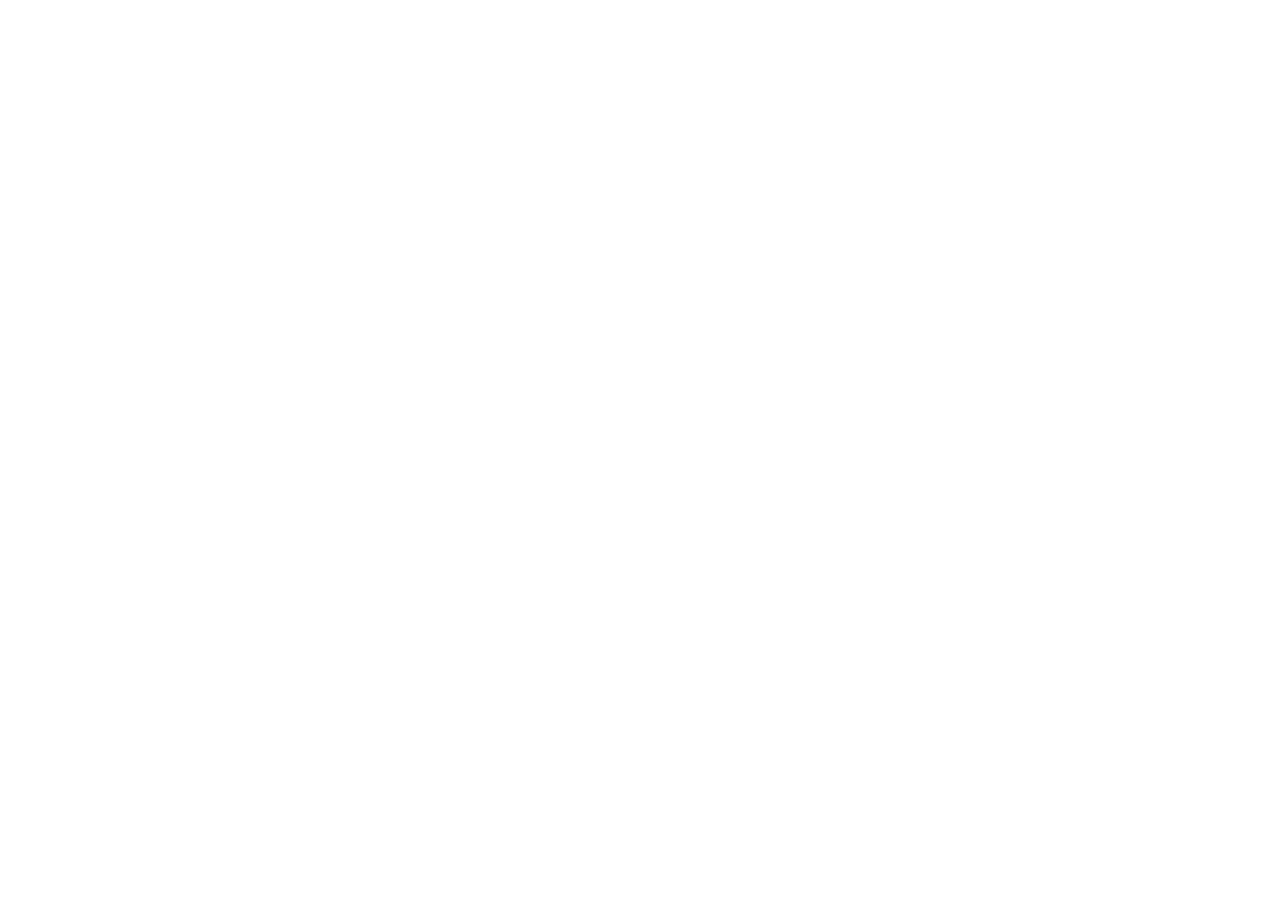
==== index.html @ cf7ca563 "the splice" ====
<!DOCTYPE html>
<html lang="en">
<head>
    <meta charset="UTF-8">
    <meta name="viewport" content="width=device-width, initial-scale=1.0">
    <title>Document</title>
    <link rel="stylesheet" href="styles.css">
</head>
<body>
    <script src="index.js"></script>
</body>
</html>
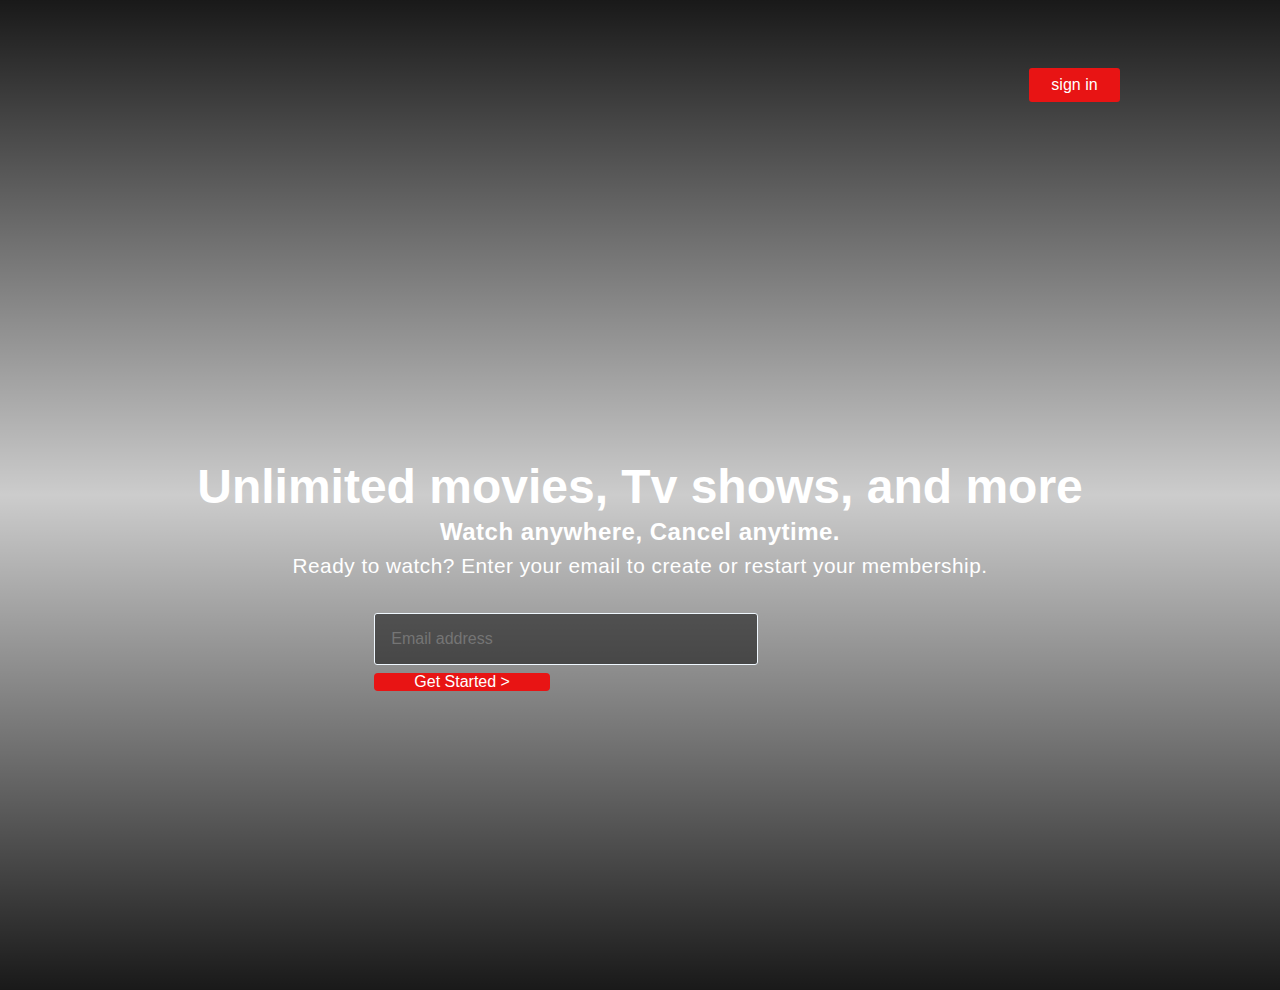
==== commit 775c3581: "trasverse" ====
--- a/index.html
+++ b/index.html
@@ -7,6 +7,27 @@
     <link rel="stylesheet" href="styles.css">
 </head>
 <body>
+    
+    <section>
+        <nav class="header">
+            <img id="logo"  src="https://theme.zdassets.com/theme_assets/830444/b5e197fff076818dbb2e720df677cb40cbf05677.png" alt="">
+            <div class="btn-div"> <button class="btn">sign in</button></div>
+        </nav>
+
+<article class="header-article">
+    <h1>Unlimited movies, Tv shows, and more </h1>
+    <h2>Watch anywhere, Cancel anytime.</h2>
+   
+<p>Ready to watch? Enter your email to create or restart your membership.</p>
+<form class="input-div" method="post">
+    <input type="email" name="email" placeholder="Email address"  id="email" required/>
+    <button>Get Started ></button>
+</form>
+
+    </section>
+   
+
+
     <script src="index.js"></script>
 </body>
 </html>--- a/styles.css
+++ b/styles.css
@@ -0,0 +1,108 @@
+
+
+* {
+    margin: 0;
+    padding: 0;
+    font-family: 'poppins', sans-serif;
+    box-sizing: border-box;
+}
+
+section {
+    width: 100%;
+    height: calc(100vh + 10vh);
+    background-image:   linear-gradient(to top, rgba(0,0,0,0.9),rgba(0,0,0,0.2),rgba(0,0,0,0.9)), url(https://assets.nflxext.com/ffe/siteui/vlv3/5eab1b22-c5ea-48b0-8ef4-862b3fa6df2c/e630dd10-1a25-4ce7-84fc-81fa5897e400/NG-en-20230724-popsignuptwoweeks-perspective_alpha_website_large.jpg);
+background-size: cover;
+background-position: center;
+display: flex;
+flex-direction: column;
+justify-content: center;
+align-items: center;
+
+}
+
+#logo {
+    width: 8rem;
+}
+
+.header {
+    width: 75vw;
+   min-height: 18vh;
+    display: flex;
+    align-items: center;
+    justify-content: space-between;
+    margin:  0 auto ;
+    position: absolute;
+    top:0;
+}
+
+h1 {
+   color: white;
+   font-size: 3rem;
+   font-weight: 900;
+}
+
+.header-article {
+ text-align: center;
+ margin-top: 12rem;
+}
+
+p{
+    color: white;
+    line-height: 1.5em;
+    letter-spacing: 0.5px;
+    font-size: 1.3rem;
+}
+
+h2 {
+    color: white;
+    line-height: 1.5em;
+    letter-spacing: 0.5px;
+}
+
+.input-div {
+    /* background-color: aqua; */
+display: flex;
+margin: 2rem auto;
+flex-wrap: wrap;
+gap: 0.5rem;
+min-height: 3rem;
+width: 60%;
+}
+
+#email {
+    width: 24rem;
+    padding: 1rem;
+    color: white;
+    font-size: 1rem;
+    border-radius: 3px;
+    border: 0.5px solid white;
+    border-color: aliceblue;
+    background: rgba(0,0,0,0.5);
+}
+
+.input-div button {
+    padding: 0 2.5em;
+    color: white;
+    background-color:  rgb(232, 20, 20);
+    outline: none;
+    border: none;
+    border-radius: 4px;
+font-size: 1rem;
+
+}
+
+.btn {
+    margin-top: 0.5rem;
+    padding: 0.5rem 1.4rem;
+    background-color: rgb(232, 20, 20);
+    font-size: 1rem;
+    color: white;
+    border: none;
+    border-radius: 3px;
+    outline: none;
+    
+}
+
+.btn:hover, .input-div button:hover {
+    background-color: rgb(202, 34, 34);;
+}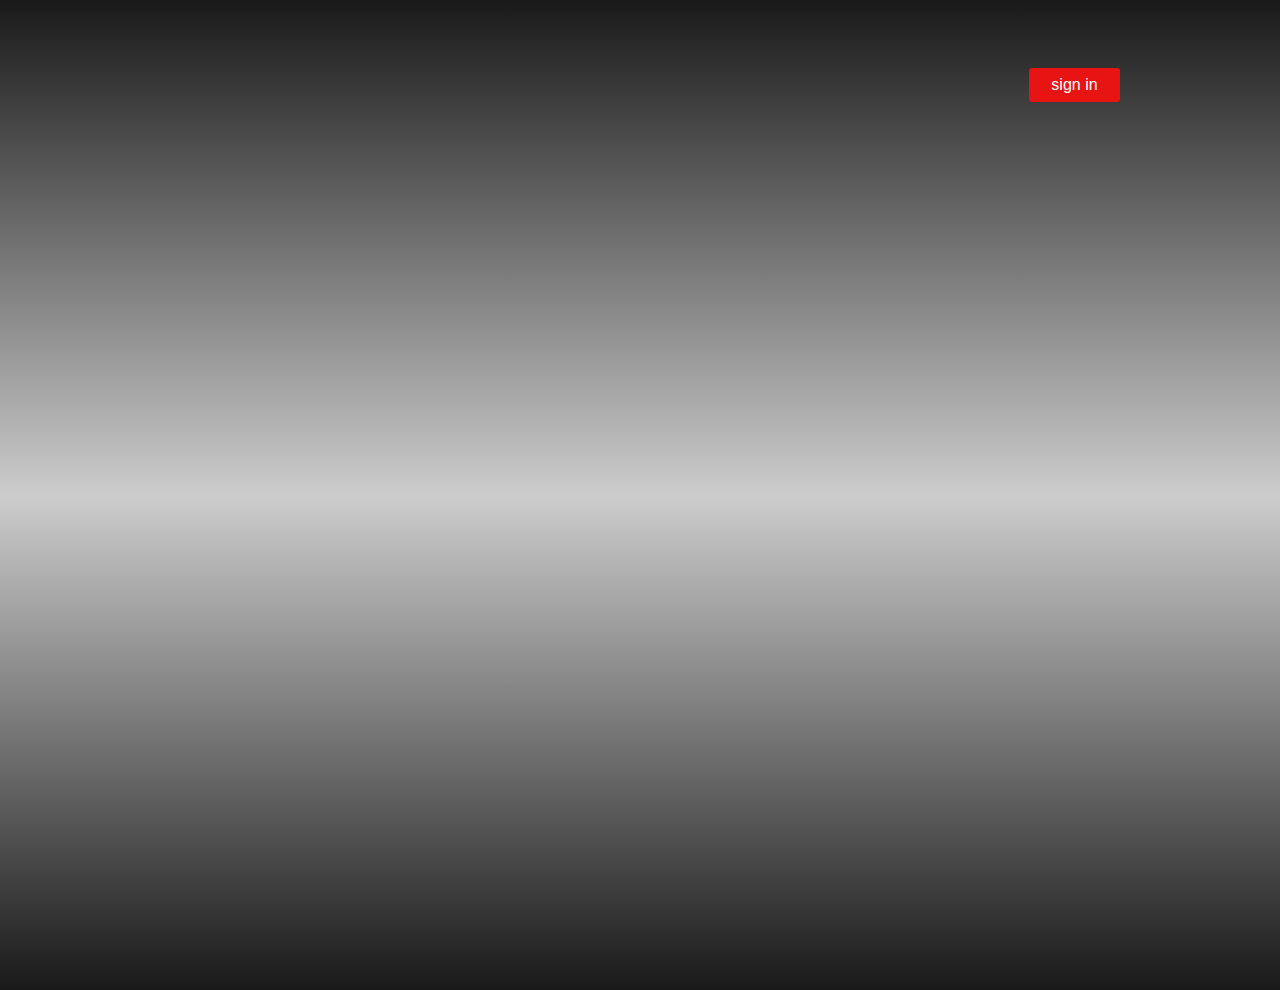
==== commit 1a956101: "add new div" ====
--- a/index.html
+++ b/index.html
@@ -7,27 +7,14 @@
     <link rel="stylesheet" href="styles.css">
 </head>
 <body>
-    
     <section>
-        <nav class="header">
+        <div class="header">
             <img id="logo"  src="https://theme.zdassets.com/theme_assets/830444/b5e197fff076818dbb2e720df677cb40cbf05677.png" alt="">
             <div class="btn-div"> <button class="btn">sign in</button></div>
-        </nav>
+</div>
 
-<article class="header-article">
-    <h1>Unlimited movies, Tv shows, and more </h1>
-    <h2>Watch anywhere, Cancel anytime.</h2>
-   
-<p>Ready to watch? Enter your email to create or restart your membership.</p>
-<form class="input-div" method="post">
-    <input type="email" name="email" placeholder="Email address"  id="email" required/>
-    <button>Get Started ></button>
-</form>
 
     </section>
-   
-
-
     <script src="index.js"></script>
 </body>
 </html>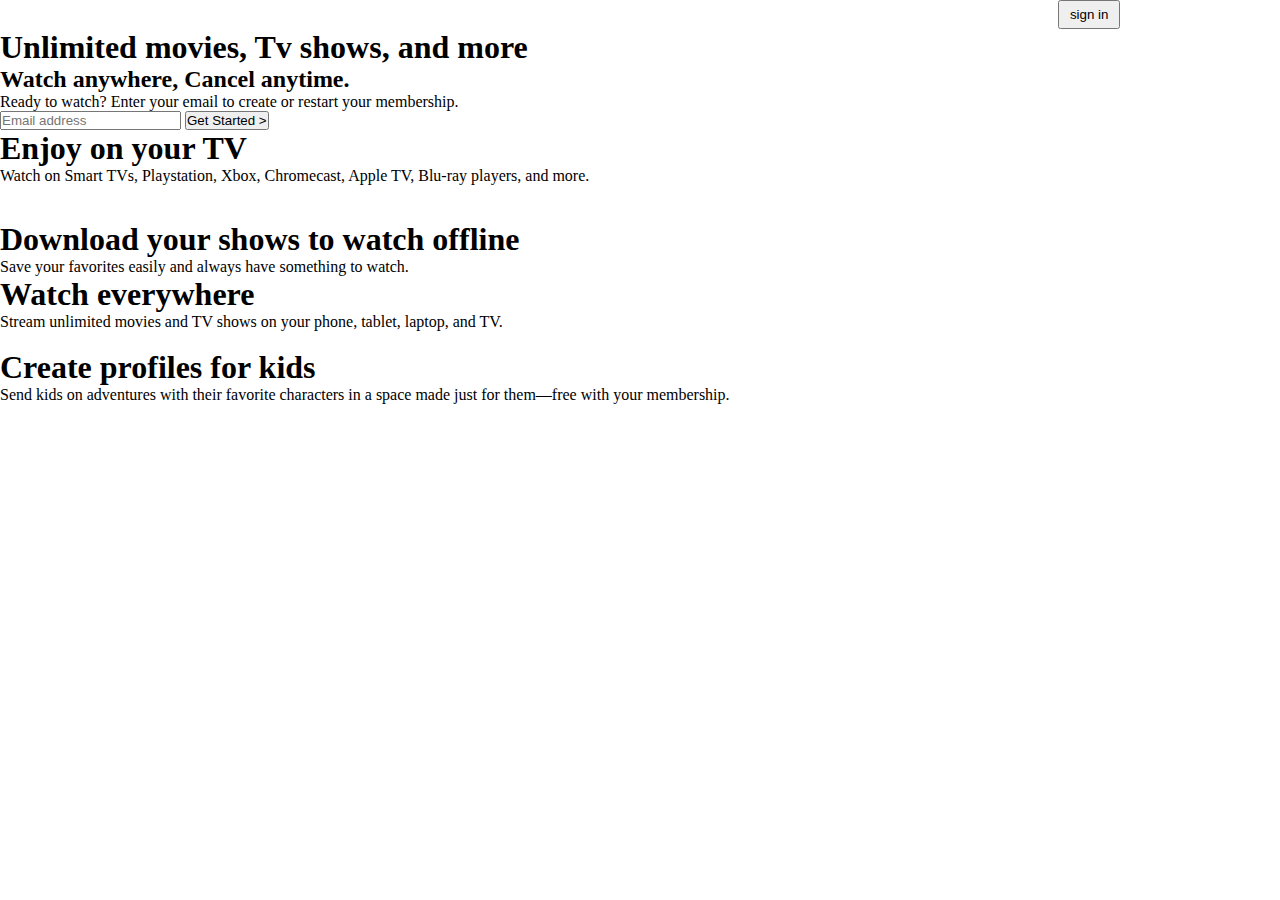
==== commit 6f58d821: "successfully edited" ====
--- a/index.html
+++ b/index.html
@@ -7,14 +7,90 @@
     <link rel="stylesheet" href="styles.css">
 </head>
 <body>
-    <section>
-        <div class="header">
+    
+    <section class="section-img">
+        <nav class="header">
             <img id="logo"  src="https://theme.zdassets.com/theme_assets/830444/b5e197fff076818dbb2e720df677cb40cbf05677.png" alt="">
             <div class="btn-div"> <button class="btn">sign in</button></div>
-</div>
+        </nav>
+
+<article class="header-article">
+    <h1 class="head">Unlimited movies, Tv shows, and more </h1>
+    <h2>Watch anywhere, Cancel anytime.</h2>
+   
+<p class="p">Ready to watch? Enter your email to create or restart your membership.</p>
+<form class="input-div" method="post">
+    <input type="email" name="email" placeholder="Email address"  id="email" required/>
+    <button>Get Started ></button>
+</form>
+
+    </section>
+   <div class="line"></div>
+   <section class="section-test">
 
 
+
+   <div class="first">
+    <section>
+        <div>
+<article class="text">
+    <h1 class="bold">Enjoy on your TV</h1>
+<p>Watch on Smart TVs, Playstation, Xbox, Chromecast, Apple TV, Blu-ray players, and more.</p>
+</article>
+<div class="img"><img id="lgo"  src="https://cdn.dribbble.com/users/2969585/screenshots/11111860/media/e137b6281196cae198a545e759b5ad17.gif" alt=""></div>
+</div>
+ </section>
+   </div>
+
+   <div class="line"></div>
+
+
+
+
+
+   <div class="second">
+    <section>
+        <div>
+        <div class="img"><img  id="lgo2" src="https://assets.nflxext.com/ffe/siteui/acquisition/ourStory/fuji/desktop/mobile-0819.jpg" alt=""></div>
+    <article class="text">
+        <h1  class="bold">Download your shows to watch offline</h1>
+<p>Save your favorites easily and always have something to watch.</p>
+    </article>
+</div>
+  
+</section>
+       </div>
+       <div class="line"></div>
+    
+       <div class="third">
+<section>
+    <div>
+        <article class="text">
+           <h1 class="bold" > Watch everywhere</h1>
+           <p>Stream unlimited movies and TV shows on your phone, tablet, laptop, and TV.</p> 
+        </article>
+        
+    </div>
     </section>
+           </div>
+           <div class="line"></div>
+
+
+           <div class="fourth">
+   <section>
+           <div>
+            <div class="img"><img id="lgo3" src="https://occ-0-3740-299.1.nflxso.net/dnm/api/v6/19OhWN2dO19C9txTON9tvTFtefw/AAAABejKYujIIDQciqmGJJ8BtXkYKKTi5jiqexltvN1YmvXYIfX8B9CYwooUSIzOKneblRFthZAFsYLMgKMyNfeHwk16DmEkpIIcb6A3.png?r=f55" alt=""></div>
+               
+            <article class="forth">
+                <h1 class="bold">Create profiles for kids</h1>
+                <p>Send kids on adventures with their favorite characters in a space made just for them—free with your membership.</p>
+            </article>
+             </div>
+      </section>
+      </div>
+               <div class="line"></div>
+           
+
     <script src="index.js"></script>
 </body>
 </html>--- a/styles.css
+++ b/styles.css
@@ -1,108 +1,29 @@
-
-
 * {
     margin: 0;
     padding: 0;
-    font-family: 'poppins', sans-serif;
     box-sizing: border-box;
 }
 
-section {
-    width: 100%;
-    height: calc(100vh + 10vh);
-    background-image:   linear-gradient(to top, rgba(0,0,0,0.9),rgba(0,0,0,0.2),rgba(0,0,0,0.9)), url(https://assets.nflxext.com/ffe/siteui/vlv3/5eab1b22-c5ea-48b0-8ef4-862b3fa6df2c/e630dd10-1a25-4ce7-84fc-81fa5897e400/NG-en-20230724-popsignuptwoweeks-perspective_alpha_website_large.jpg);
-background-size: cover;
-background-position: center;
-display: flex;
-flex-direction: column;
-justify-content: center;
-align-items: center;
-
+.header {
+    /* width: 100%; */
+    display: flex;
+    justify-content: space-between;
+   
+}
+.btn {
+   display: block;
+   padding: 0.3rem 0.6rem;
+   
 }
 
 #logo {
-    width: 8rem;
+    width: 8em;
 }
 
-.header {
-    width: 75vw;
-   min-height: 18vh;
-    display: flex;
-    align-items: center;
-    justify-content: space-between;
-    margin:  0 auto ;
-    position: absolute;
-    top:0;
+.img-div {
+    padding-left: 10em;
 }
 
-h1 {
-   color: white;
-   font-size: 3rem;
-   font-weight: 900;
-}
-
-.header-article {
- text-align: center;
- margin-top: 12rem;
-}
-
-p{
-    color: white;
-    line-height: 1.5em;
-    letter-spacing: 0.5px;
-    font-size: 1.3rem;
-}
-
-h2 {
-    color: white;
-    line-height: 1.5em;
-    letter-spacing: 0.5px;
-}
-
-.input-div {
-    /* background-color: aqua; */
-display: flex;
-margin: 2rem auto;
-flex-wrap: wrap;
-gap: 0.5rem;
-min-height: 3rem;
-width: 60%;
-}
-
-#email {
-    width: 24rem;
-    padding: 1rem;
-    color: white;
-    font-size: 1rem;
-    border-radius: 3px;
-    border: 0.5px solid white;
-    border-color: aliceblue;
-    background: rgba(0,0,0,0.5);
-}
-
-.input-div button {
-    padding: 0 2.5em;
-    color: white;
-    background-color:  rgb(232, 20, 20);
-    outline: none;
-    border: none;
-    border-radius: 4px;
-font-size: 1rem;
-
-}
-
-.btn {
-    margin-top: 0.5rem;
-    padding: 0.5rem 1.4rem;
-    background-color: rgb(232, 20, 20);
-    font-size: 1rem;
-    color: white;
-    border: none;
-    border-radius: 3px;
-    outline: none;
-    
-}
-
-.btn:hover, .input-div button:hover {
-    background-color: rgb(202, 34, 34);;
+ .btn-div {
+    padding-right: 10em;
 }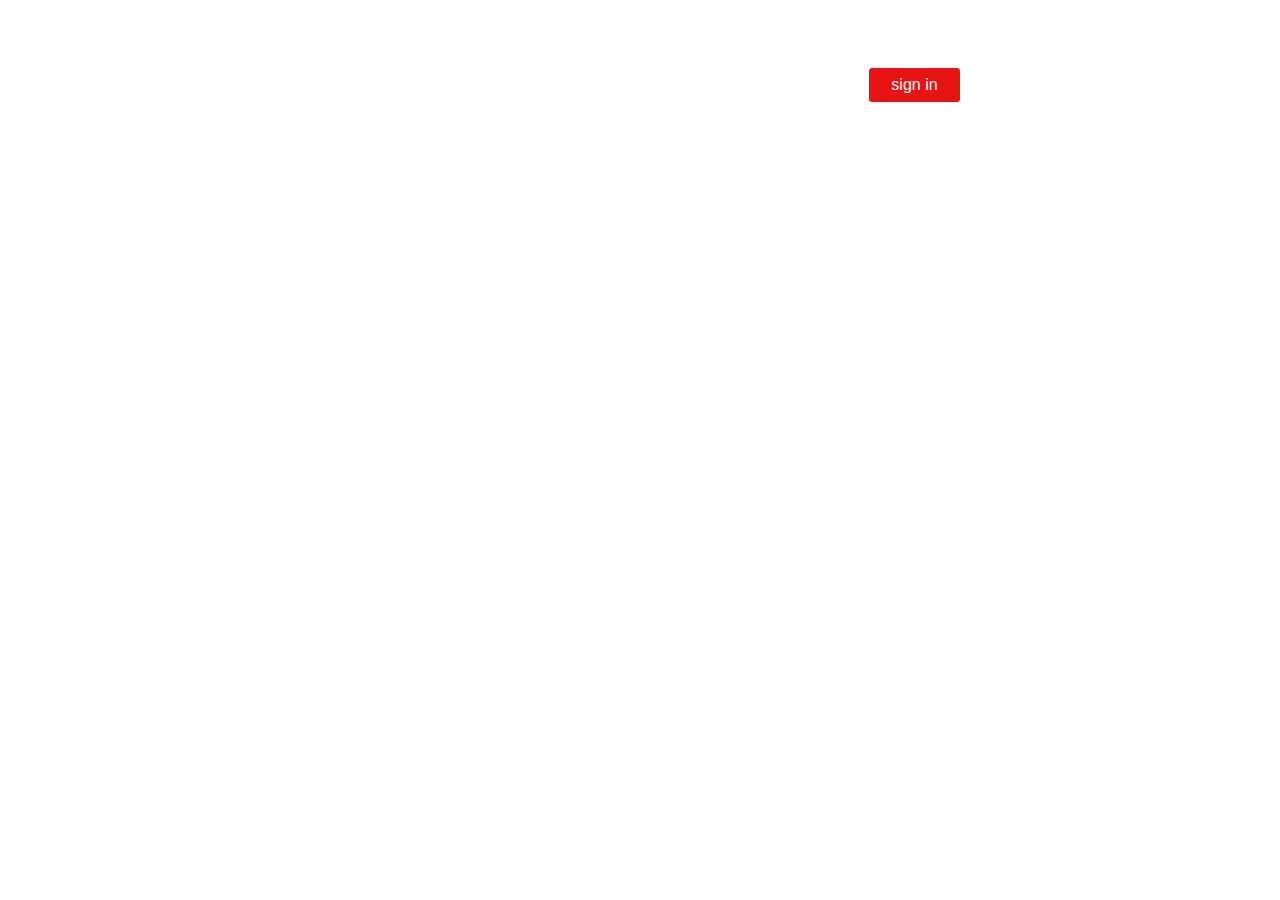
==== commit 7db30daa: "corrected mistake" ====
--- a/index.html
+++ b/index.html
@@ -8,88 +8,16 @@
 </head>
 <body>
     
-    <section class="section-img">
+    <section>
         <nav class="header">
             <img id="logo"  src="https://theme.zdassets.com/theme_assets/830444/b5e197fff076818dbb2e720df677cb40cbf05677.png" alt="">
             <div class="btn-div"> <button class="btn">sign in</button></div>
         </nav>
 
-<article class="header-article">
-    <h1 class="head">Unlimited movies, Tv shows, and more </h1>
-    <h2>Watch anywhere, Cancel anytime.</h2>
-   
-<p class="p">Ready to watch? Enter your email to create or restart your membership.</p>
-<form class="input-div" method="post">
-    <input type="email" name="email" placeholder="Email address"  id="email" required/>
-    <button>Get Started ></button>
-</form>
+<article></article>
 
     </section>
-   <div class="line"></div>
-   <section class="section-test">
 
-
-
-   <div class="first">
-    <section>
-        <div>
-<article class="text">
-    <h1 class="bold">Enjoy on your TV</h1>
-<p>Watch on Smart TVs, Playstation, Xbox, Chromecast, Apple TV, Blu-ray players, and more.</p>
-</article>
-<div class="img"><img id="lgo"  src="https://cdn.dribbble.com/users/2969585/screenshots/11111860/media/e137b6281196cae198a545e759b5ad17.gif" alt=""></div>
-</div>
- </section>
-   </div>
-
-   <div class="line"></div>
-
-
-
-
-
-   <div class="second">
-    <section>
-        <div>
-        <div class="img"><img  id="lgo2" src="https://assets.nflxext.com/ffe/siteui/acquisition/ourStory/fuji/desktop/mobile-0819.jpg" alt=""></div>
-    <article class="text">
-        <h1  class="bold">Download your shows to watch offline</h1>
-<p>Save your favorites easily and always have something to watch.</p>
-    </article>
-</div>
-  
-</section>
-       </div>
-       <div class="line"></div>
-    
-       <div class="third">
-<section>
-    <div>
-        <article class="text">
-           <h1 class="bold" > Watch everywhere</h1>
-           <p>Stream unlimited movies and TV shows on your phone, tablet, laptop, and TV.</p> 
-        </article>
-        
-    </div>
-    </section>
-           </div>
-           <div class="line"></div>
-
-
-           <div class="fourth">
-   <section>
-           <div>
-            <div class="img"><img id="lgo3" src="https://occ-0-3740-299.1.nflxso.net/dnm/api/v6/19OhWN2dO19C9txTON9tvTFtefw/AAAABejKYujIIDQciqmGJJ8BtXkYKKTi5jiqexltvN1YmvXYIfX8B9CYwooUSIzOKneblRFthZAFsYLMgKMyNfeHwk16DmEkpIIcb6A3.png?r=f55" alt=""></div>
-               
-            <article class="forth">
-                <h1 class="bold">Create profiles for kids</h1>
-                <p>Send kids on adventures with their favorite characters in a space made just for them—free with your membership.</p>
-            </article>
-             </div>
-      </section>
-      </div>
-               <div class="line"></div>
-           
 
     <script src="index.js"></script>
 </body>
--- a/styles.css
+++ b/styles.css
@@ -1,29 +1,228 @@
+
+
 * {
     margin: 0;
     padding: 0;
+    font-family: 'poppins', sans-serif;
     box-sizing: border-box;
 }
 
+.section-img {
+    width: 100%;
+    height: calc(100vh + 10vh);
+    background-image:   linear-gradient(to top, rgba(0,0,0,0.9),rgba(0,0,0,0.2),rgba(0,0,0,0.9)), url(https://assets.nflxext.com/ffe/siteui/vlv3/5eab1b22-c5ea-48b0-8ef4-862b3fa6df2c/e630dd10-1a25-4ce7-84fc-81fa5897e400/NG-en-20230724-popsignuptwoweeks-perspective_alpha_website_large.jpg);
+background-size: cover;
+background-position: center;
+display: flex;
+flex-direction: column;
+justify-content: center;
+align-items: center;
+
+}
+
+#logo {
+    width: 8rem;
+}
+
 .header {
-    /* width: 100%; */
-    display: flex;
+    width: 75vw;
+   min-height: 18vh;
+    display: flex;
+    align-items: center;
     justify-content: space-between;
-   
-}
+    margin:  0 auto ;
+    position: absolute;
+    top:0;
+}
+
+.head {
+   color: white;
+   font-size: 3rem;
+   font-weight: 900;
+}
+
+.header-article {
+ text-align: center;
+ margin-top: 12rem;
+}
+
+.p{
+    color: white;
+    line-height: 1.5em;
+    letter-spacing: 0.5px;
+    font-size: 1.3rem;
+}
+
+h2 {
+    color: white;
+    line-height: 1.5em;
+    letter-spacing: 0.5px;
+}
+
+.input-div {
+    /* background-color: aqua; */
+display: flex;
+margin: 2rem auto;
+flex-wrap: wrap;
+gap: 0.5rem;
+min-height: 3rem;
+width: 60%;
+}
+
+#email {
+    width: 24rem;
+    padding: 1rem;
+    color: white;
+    font-size: 1rem;
+    border-radius: 3px;
+    border: 0.5px solid white;
+    border-color: aliceblue;
+    background: rgba(0,0,0,0.5);
+}
+
+.input-div button {
+    padding: 0 2.5em;
+    color: white;
+    background-color:  rgb(232, 20, 20);
+    outline: none;
+    border: none;
+    border-radius: 4px;
+font-size: 1rem;
+
+}
+
 .btn {
-   display: block;
-   padding: 0.3rem 0.6rem;
-   
-}
-
-#logo {
-    width: 8em;
-}
-
-.img-div {
-    padding-left: 10em;
-}
-
- .btn-div {
-    padding-right: 10em;
-}+    margin-top: 0.5rem;
+    padding: 0.5rem 1.4rem;
+    background-color: rgb(232, 20, 20);
+    font-size: 1rem;
+    color: white;
+    border: none;
+    border-radius: 3px;
+    outline: none;
+    
+}
+
+.btn:hover, .input-div button:hover {
+    background-color: rgb(202, 34, 34);
+}
+
+.line {
+    height: 0.5rem;
+    width: 100%;
+    background-color:rgb(33, 33, 33);
+
+
+}
+
+
+
+.first {
+background-color: black;
+color: white;
+min-height: 90vh;
+display: flex;
+width: 100%;
+align-items: center;
+justify-content: center;
+}
+
+.first div {
+    background-color: black;
+    display: flex;
+    width: 80%;
+    justify-content: space-between;
+ gap: 6rem;
+ margin: 0 auto;
+
+}
+
+
+#lgo {
+    width: 25rem;
+
+}
+
+h1 {
+    font-size: 2.8rem;
+    font-weight: 900;
+    line-height: 1.2em;
+}
+
+p {
+    padding: 0.5rem 0 0 0;
+    font-size: 1.6rem ;
+}
+
+.second {
+    background-color: black;
+    color: white;
+    min-height: 80vh;
+    display: flex;
+    width: 100%;
+    align-items: center;
+    justify-content: center;
+}
+    
+.second div {
+    background-color: black;
+    display: flex;
+    width: 80%;
+    justify-content: space-between;
+ gap: 5rem;
+ margin: 0 auto;
+
+}
+
+#lgo2 {
+    width: 27rem;
+
+}
+
+.third {
+    background-color: black;
+    color: white;
+    min-height: 80vh;
+    display: flex;
+    width: 100%;
+    align-items: center;
+    justify-content: center;
+    }
+
+    .third div {
+        background-color: black;
+        display: flex;
+        width: 80%;
+        justify-content: space-between;
+    
+     margin: 0 auto;
+    padding-right: 30%;
+    }
+
+
+
+    .fourth {
+        background-color: black;
+        color: white;
+        min-height: 80vh;
+        display: flex;
+        width: 100%;
+        align-items: center;
+        justify-content: center;
+        }
+    
+  
+    
+        .fourth div {
+            background-color: black;
+            display: flex;
+            width: 80%;
+            justify-content: space-between;
+         gap: 5rem;
+         margin: 0 auto;
+        
+        }
+
+        #lgo3 {
+            width: 27.5rem;
+        }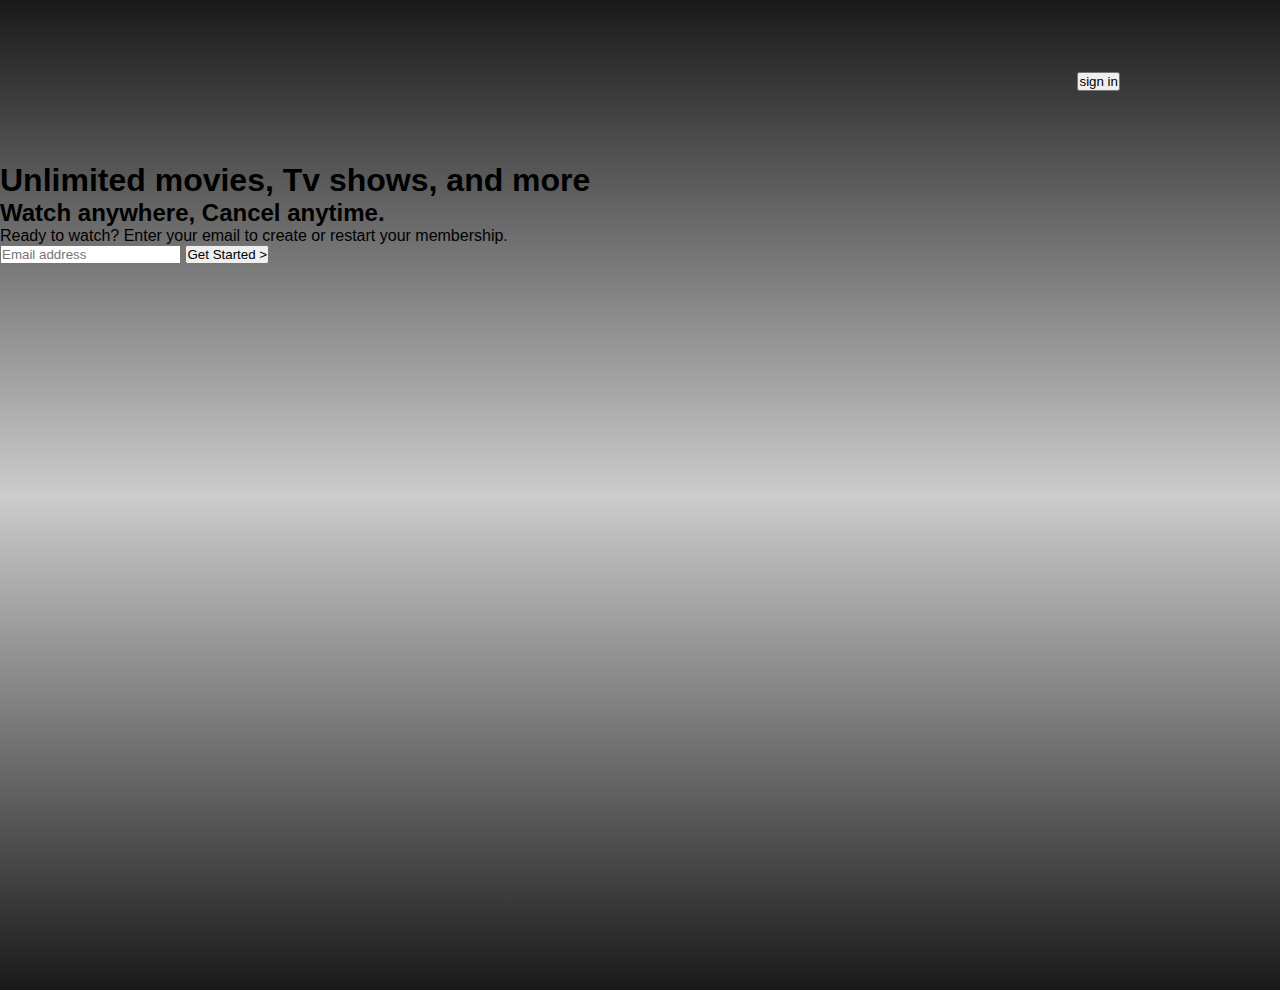
==== commit 5468b9bf: "new update in the input" ====
--- a/index.html
+++ b/index.html
@@ -14,10 +14,17 @@
             <div class="btn-div"> <button class="btn">sign in</button></div>
         </nav>
 
-<article></article>
-
+<article class="header-article">
+    <h1>Unlimited movies, Tv shows, and more </h1>
+    <h2>Watch anywhere, Cancel anytime.</h2>
+   
+<p>Ready to watch? Enter your email to create or restart your membership.</p>
+<div class="input-div">
+    <input type="email" name="email" placeholder="Email address"  id="email" required/>
+    <button>Get Started ></button>
+</div>
     </section>
-
+</article>
 
     <script src="index.js"></script>
 </body>
--- a/styles.css
+++ b/styles.css
@@ -1,5 +1,3 @@
-
-
 * {
     margin: 0;
     padding: 0;
@@ -7,17 +5,12 @@
     box-sizing: border-box;
 }
 
-.section-img {
+section {
     width: 100%;
     height: calc(100vh + 10vh);
-    background-image:   linear-gradient(to top, rgba(0,0,0,0.9),rgba(0,0,0,0.2),rgba(0,0,0,0.9)), url(https://assets.nflxext.com/ffe/siteui/vlv3/5eab1b22-c5ea-48b0-8ef4-862b3fa6df2c/e630dd10-1a25-4ce7-84fc-81fa5897e400/NG-en-20230724-popsignuptwoweeks-perspective_alpha_website_large.jpg);
+    background-image: linear-gradient(to top, rgba(0,0,0,0.9),rgba(0,0,0,0.2),rgba(0,0,0,0.9)), url(https://assets.nflxext.com/ffe/siteui/vlv3/5eab1b22-c5ea-48b0-8ef4-862b3fa6df2c/e630dd10-1a25-4ce7-84fc-81fa5897e400/NG-en-20230724-popsignuptwoweeks-perspective_alpha_website_large.jpg);
 background-size: cover;
 background-position: center;
-display: flex;
-flex-direction: column;
-justify-content: center;
-align-items: center;
-
 }
 
 #logo {
@@ -31,198 +24,5 @@
     align-items: center;
     justify-content: space-between;
     margin:  0 auto ;
-    position: absolute;
-    top:0;
-}
-
-.head {
-   color: white;
-   font-size: 3rem;
-   font-weight: 900;
-}
-
-.header-article {
- text-align: center;
- margin-top: 12rem;
-}
-
-.p{
-    color: white;
-    line-height: 1.5em;
-    letter-spacing: 0.5px;
-    font-size: 1.3rem;
-}
-
-h2 {
-    color: white;
-    line-height: 1.5em;
-    letter-spacing: 0.5px;
-}
-
-.input-div {
-    /* background-color: aqua; */
-display: flex;
-margin: 2rem auto;
-flex-wrap: wrap;
-gap: 0.5rem;
-min-height: 3rem;
-width: 60%;
-}
-
-#email {
-    width: 24rem;
-    padding: 1rem;
-    color: white;
-    font-size: 1rem;
-    border-radius: 3px;
-    border: 0.5px solid white;
-    border-color: aliceblue;
-    background: rgba(0,0,0,0.5);
-}
-
-.input-div button {
-    padding: 0 2.5em;
-    color: white;
-    background-color:  rgb(232, 20, 20);
-    outline: none;
-    border: none;
-    border-radius: 4px;
-font-size: 1rem;
-
-}
-
-.btn {
-    margin-top: 0.5rem;
-    padding: 0.5rem 1.4rem;
-    background-color: rgb(232, 20, 20);
-    font-size: 1rem;
-    color: white;
-    border: none;
-    border-radius: 3px;
-    outline: none;
     
-}
-
-.btn:hover, .input-div button:hover {
-    background-color: rgb(202, 34, 34);
-}
-
-.line {
-    height: 0.5rem;
-    width: 100%;
-    background-color:rgb(33, 33, 33);
-
-
-}
-
-
-
-.first {
-background-color: black;
-color: white;
-min-height: 90vh;
-display: flex;
-width: 100%;
-align-items: center;
-justify-content: center;
-}
-
-.first div {
-    background-color: black;
-    display: flex;
-    width: 80%;
-    justify-content: space-between;
- gap: 6rem;
- margin: 0 auto;
-
-}
-
-
-#lgo {
-    width: 25rem;
-
-}
-
-h1 {
-    font-size: 2.8rem;
-    font-weight: 900;
-    line-height: 1.2em;
-}
-
-p {
-    padding: 0.5rem 0 0 0;
-    font-size: 1.6rem ;
-}
-
-.second {
-    background-color: black;
-    color: white;
-    min-height: 80vh;
-    display: flex;
-    width: 100%;
-    align-items: center;
-    justify-content: center;
-}
-    
-.second div {
-    background-color: black;
-    display: flex;
-    width: 80%;
-    justify-content: space-between;
- gap: 5rem;
- margin: 0 auto;
-
-}
-
-#lgo2 {
-    width: 27rem;
-
-}
-
-.third {
-    background-color: black;
-    color: white;
-    min-height: 80vh;
-    display: flex;
-    width: 100%;
-    align-items: center;
-    justify-content: center;
-    }
-
-    .third div {
-        background-color: black;
-        display: flex;
-        width: 80%;
-        justify-content: space-between;
-    
-     margin: 0 auto;
-    padding-right: 30%;
-    }
-
-
-
-    .fourth {
-        background-color: black;
-        color: white;
-        min-height: 80vh;
-        display: flex;
-        width: 100%;
-        align-items: center;
-        justify-content: center;
-        }
-    
-  
-    
-        .fourth div {
-            background-color: black;
-            display: flex;
-            width: 80%;
-            justify-content: space-between;
-         gap: 5rem;
-         margin: 0 auto;
-        
-        }
-
-        #lgo3 {
-            width: 27.5rem;
-        }+}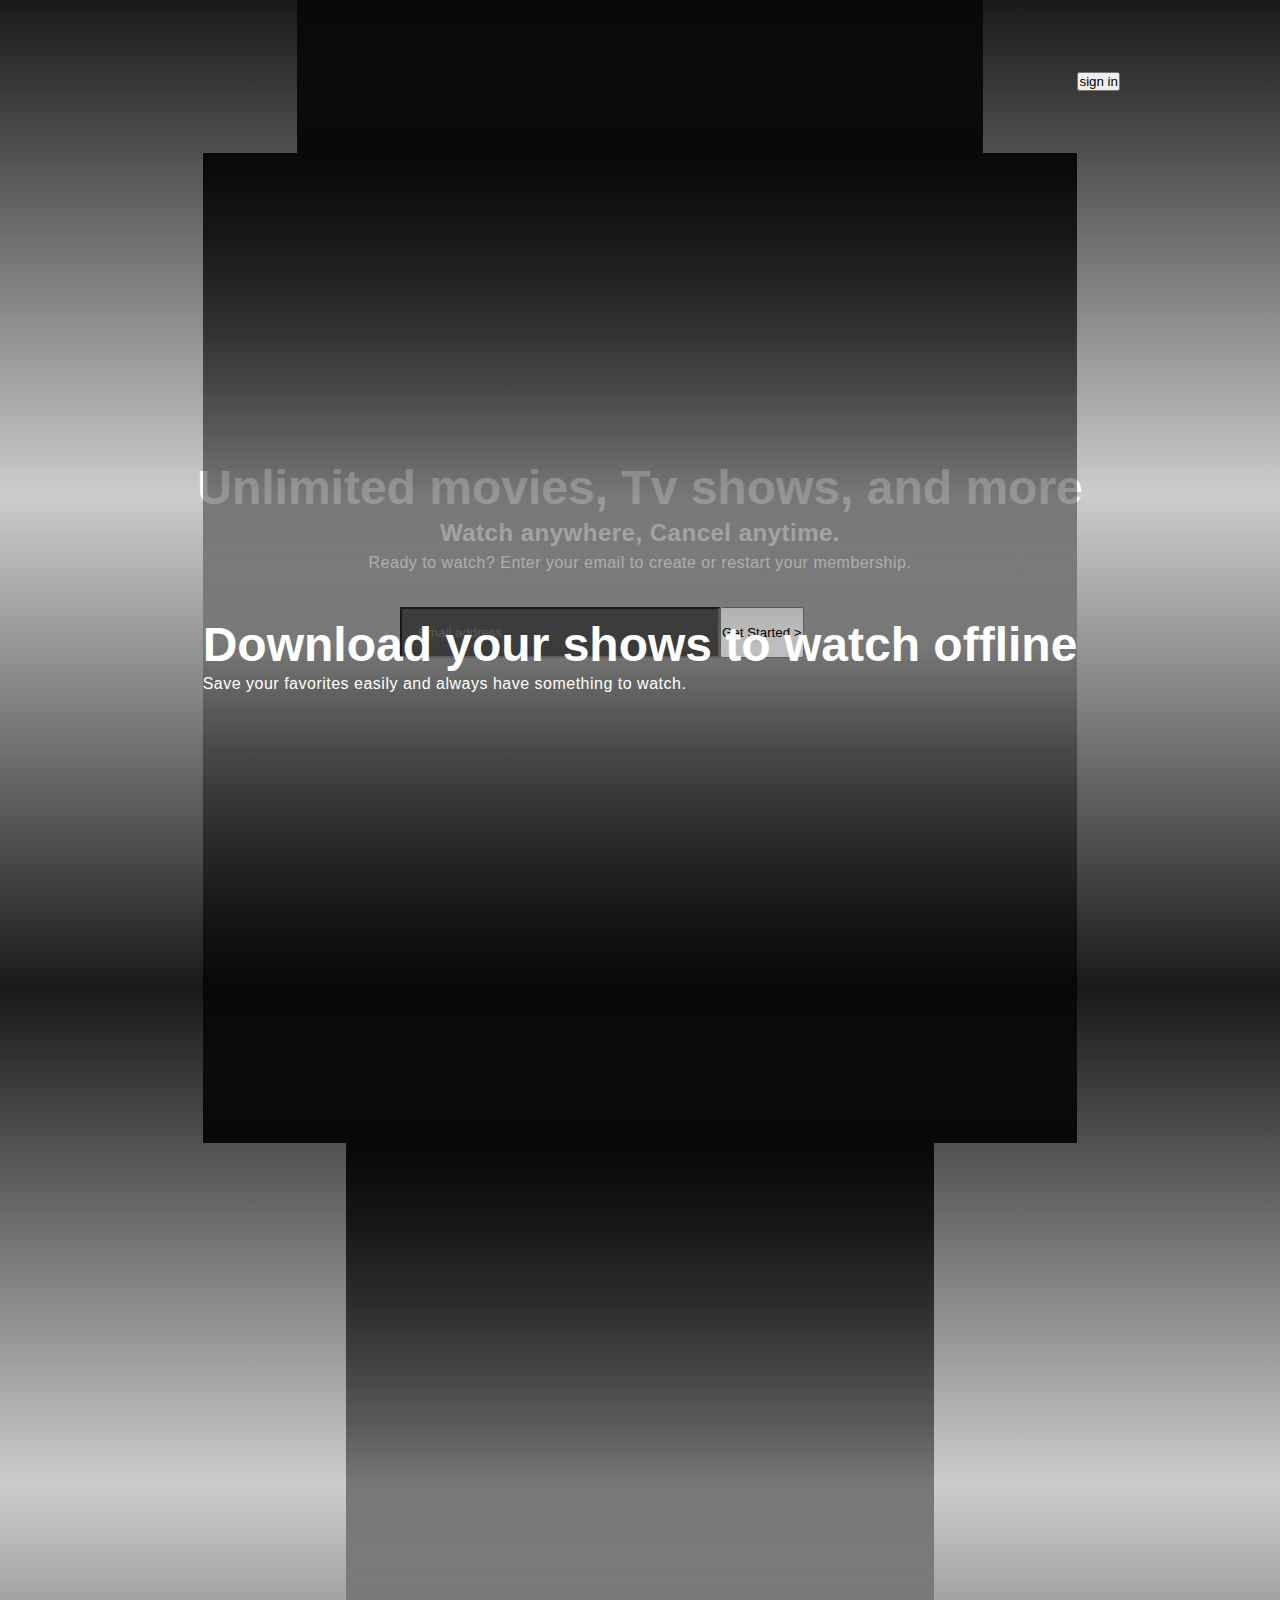
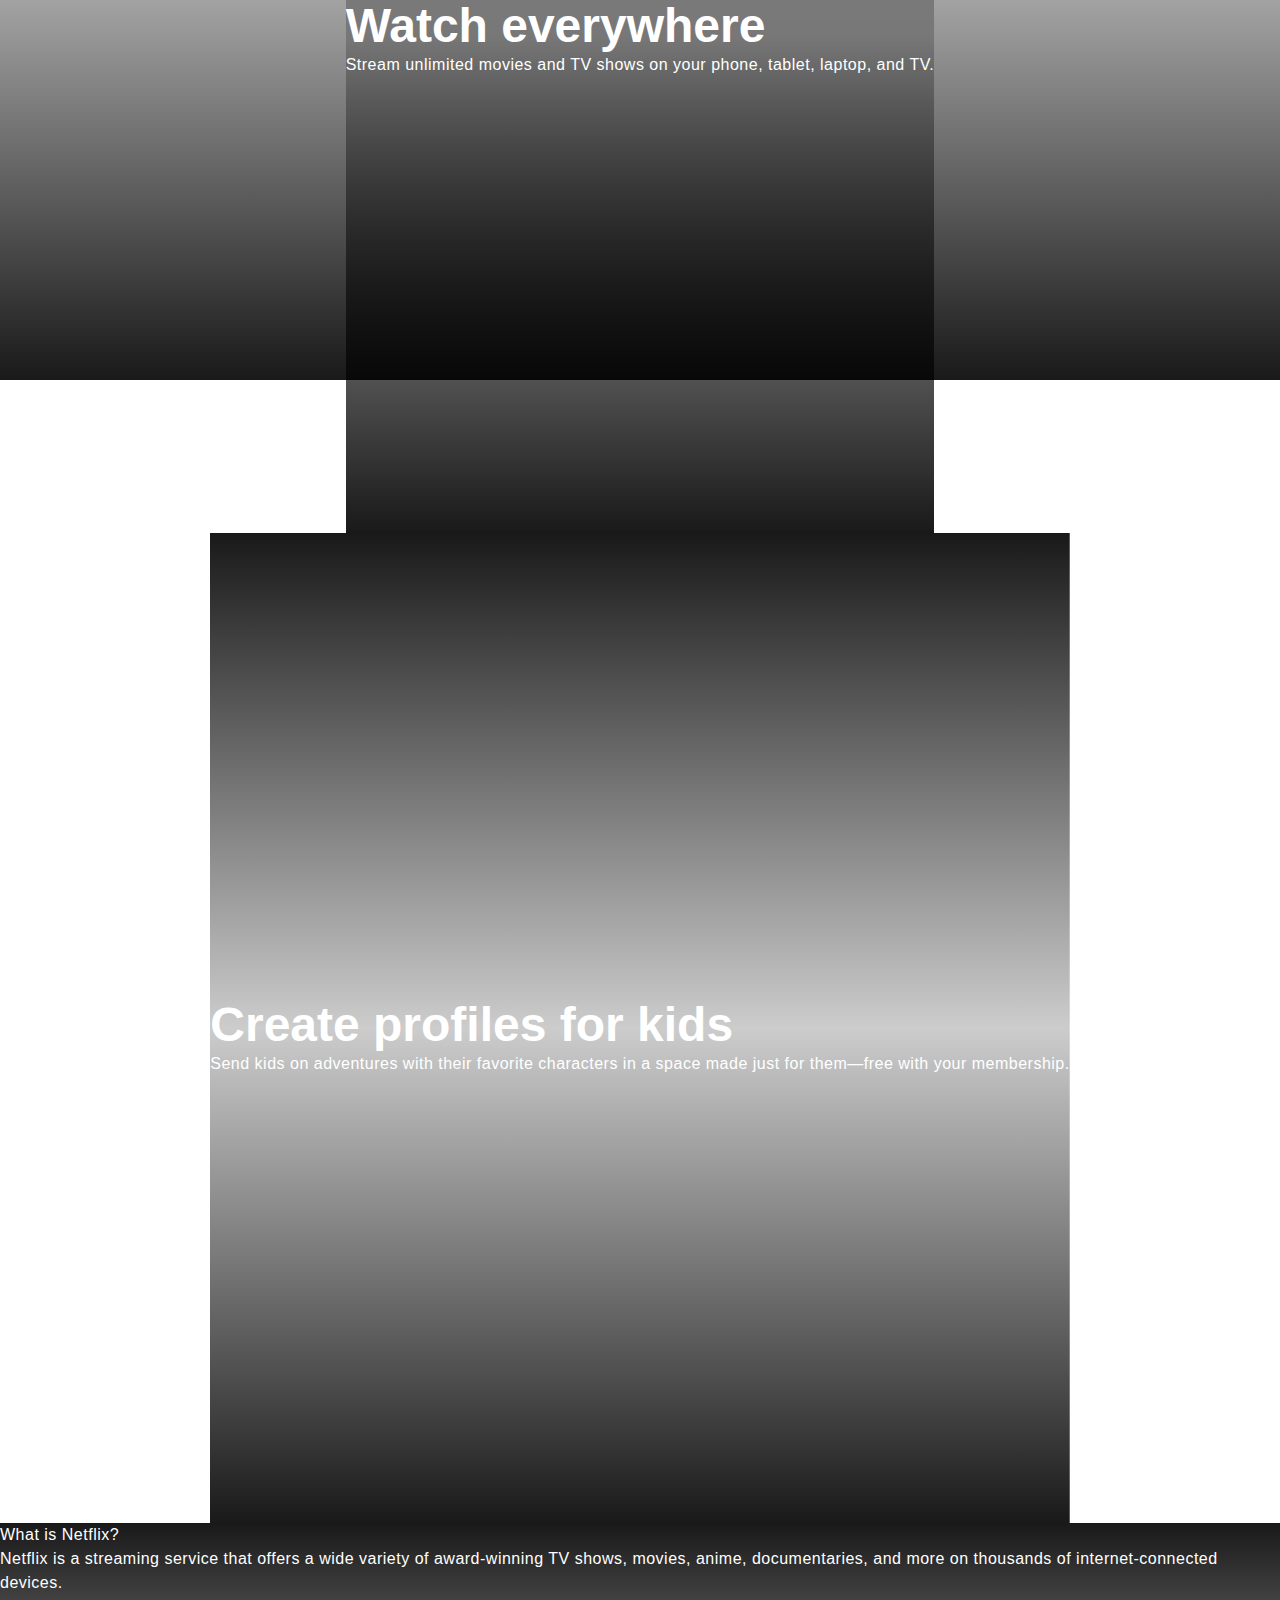
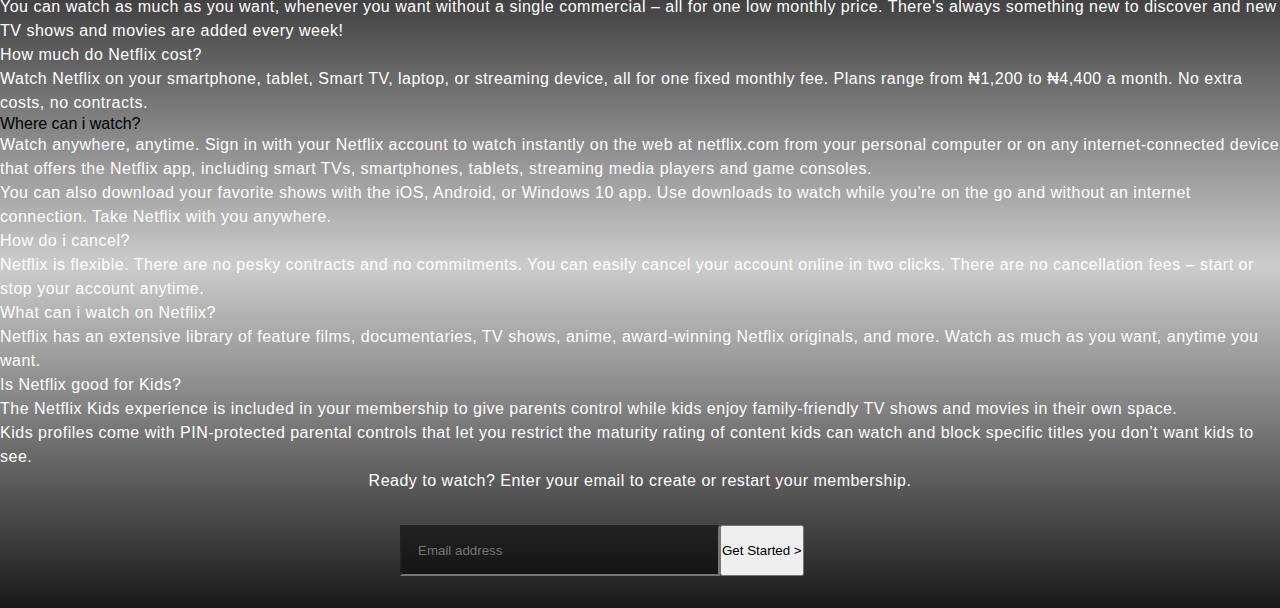
==== commit 25b67d2f: "the font size was changed" ====
--- a/index.html
+++ b/index.html
@@ -8,23 +8,136 @@
 </head>
 <body>
     
-    <section>
+    <section class="section-img">
         <nav class="header">
             <img id="logo"  src="https://theme.zdassets.com/theme_assets/830444/b5e197fff076818dbb2e720df677cb40cbf05677.png" alt="">
-            <div class="btn-div"> <button class="btn">sign in</button></div>
-        </nav>
+             <div class="btn-div"> <button class="btn">sign in</button></div>
+         </nav>
 
 <article class="header-article">
-    <h1>Unlimited movies, Tv shows, and more </h1>
+    <h1 class="head">Unlimited movies, Tv shows, and more </h1>
     <h2>Watch anywhere, Cancel anytime.</h2>
    
+<p class="p">Ready to watch? Enter your email to create or restart your membership.</p>
+<form class="input-div" method="post">
+    <input type="email" name="email" placeholder="Email address"  id="email"/>
+    <button>Get Started ></button>
+</form>
+
+    </section>
+   <div class="line"></div>
+   <section class="section-test">
+                                                                                                                                                                                                                                                                                                                                                                                                                                                                                                                            
+
+
+   <div class="first">
+    <section>
+        <div>
+<article class="text">
+    <h1 class="bold">Enjoy on your TV</h1>
+<p>Watch on Smart TVs, Playstation, Xbox, Chromecast, Apple TV, Blu-ray players, and more.</p>
+</article>
+<div class="img"><img id="lgo"  src="https://cdn.dribbble.com/users/2969585/screenshots/11111860/media/e137b6281196cae198a545e759b5ad17.gif" alt=""></div>
+</div>
+ </section>
+   </div>
+
+   <div class="line"></div>
+
+
+
+
+
+   <div class="second">
+    <section>
+        <div>
+        <div class="img"><img  id="lgo2" src="https://assets.nflxext.com/ffe/siteui/acquisition/ourStory/fuji/desktop/mobile-0819.jpg" alt=""></div>
+    <article class="text">
+        <h1  class="bold">Download your shows to watch offline</h1>
+<p>Save your favorites easily and always have something to watch.</p>
+    </article>
+</div>
+  
+</section>
+       </div>
+       <div class="line"></div>
+    
+       <div class="third">
+<section>
+    <div>
+        <article class="text">
+           <h1 class="bold" > Watch everywhere</h1>
+           <p>Stream unlimited movies and TV shows on your phone, tablet, laptop, and TV.</p> 
+        </article>
+        
+    </div>
+    </section>
+           </div>
+           <div class="line"></div>
+
+
+           <div class="fourth">
+   <section>
+           <div>
+            <div class="img"><img id="lgo3" src="https://occ-0-3740-299.1.nflxso.net/dnm/api/v6/19OhWN2dO19C9txTON9tvTFtefw/AAAABejKYujIIDQciqmGJJ8BtXkYKKTi5jiqexltvN1YmvXYIfX8B9CYwooUSIzOKneblRFthZAFsYLMgKMyNfeHwk16DmEkpIIcb6A3.png?r=f55" alt=""></div>
+               
+            <article class="forth">
+                <h1 class="bold">Create profiles for kids</h1>
+                <p>Send kids on adventures with their favorite characters in a space made just for them—free with your membership.</p>
+            </article>
+             </div>
+      </section>
+      </div>
+               <div class="line"></div>
+       
+               
+
+<!--******************************************** SECTION OF MY WEB  SITE****************************************** -->
+<section class="question-container">
+<article class="question-div">
+  <div class="question-list">
+     <div><p>What is Netflix?</p></div>
+     <div><p>Netflix is a streaming service that offers a wide variety of award-winning TV shows, movies, anime, documentaries, and more on thousands of internet-connected devices.</p>
+
+    <p>You can watch as much as you want, whenever you want without a single commercial – all for one low monthly price. There's always something new to discover and new TV shows and movies are added every week!</p></div>
+   </div>
+
+   <div  class="question-list">
+     <div><p>How much do Netflix cost?</p></div>
+     <div> <p>Watch Netflix on your smartphone, tablet, Smart TV, laptop, or streaming device, all for one fixed monthly fee. Plans range from ₦1,200 to ₦4,400 a month. No extra costs, no contracts.</p></div>
+   </div>
+
+    <div  class="question-list">
+        <div<p>Where can i watch?</p></div>
+        <div><p>Watch anywhere, anytime. Sign in with your Netflix account to watch instantly on the web at netflix.com from your personal computer or on any internet-connected device that offers the Netflix app, including smart TVs, smartphones, tablets, streaming media players and game consoles.</p>
+        <p>You can also download your favorite shows with the iOS, Android, or Windows 10 app. Use downloads to watch while you're on the go and without an internet connection. Take Netflix with you anywhere.</p>
+        </div>
+    </div>
+
+    <div  class="question-list">
+        <div><p>How do i cancel?</p></div>
+        <div><p>Netflix is flexible. There are no pesky contracts and no commitments. You can easily cancel your account online in two clicks. There are no cancellation fees – start or stop your account anytime.</p></div>
+    </div>
+
+    <div  class="question-list" >
+        <div><p>What can i watch on Netflix?</p></div>
+        <div><p>Netflix has an extensive library of feature films, documentaries, TV shows, anime, award-winning Netflix originals, and more. Watch as much as  you want, anytime you want.</p></div>
+        </div>
+
+     <div class="question-list">
+        <div><p>Is Netflix good for Kids?</p></div>
+        <div><p>The Netflix Kids experience is included in your membership to give parents control while kids enjoy family-friendly TV shows and movies in their own space.</p></div>
+      <p>Kids profiles come with PIN-protected parental controls that let you restrict the maturity rating of content kids can watch and block specific titles you don’t want kids to see.</p>
+    </div>
+</article>
+
 <p>Ready to watch? Enter your email to create or restart your membership.</p>
-<div class="input-div">
+<form class="input-div" method="post">
     <input type="email" name="email" placeholder="Email address"  id="email" required/>
     <button>Get Started ></button>
-</div>
-    </section>
-</article>
+</form>
+
+</section>
 
     <script src="index.js"></script>
 </body>
--- a/styles.css
+++ b/styles.css
@@ -1,3 +1,5 @@
+
+
 * {
     margin: 0;
     padding: 0;
@@ -8,9 +10,14 @@
 section {
     width: 100%;
     height: calc(100vh + 10vh);
-    background-image: linear-gradient(to top, rgba(0,0,0,0.9),rgba(0,0,0,0.2),rgba(0,0,0,0.9)), url(https://assets.nflxext.com/ffe/siteui/vlv3/5eab1b22-c5ea-48b0-8ef4-862b3fa6df2c/e630dd10-1a25-4ce7-84fc-81fa5897e400/NG-en-20230724-popsignuptwoweeks-perspective_alpha_website_large.jpg);
+    background-image:   linear-gradient(to top, rgba(0,0,0,0.9),rgba(0,0,0,0.2),rgba(0,0,0,0.9)), url(https://assets.nflxext.com/ffe/siteui/vlv3/5eab1b22-c5ea-48b0-8ef4-862b3fa6df2c/e630dd10-1a25-4ce7-84fc-81fa5897e400/NG-en-20230724-popsignuptwoweeks-perspective_alpha_website_large.jpg);
 background-size: cover;
 background-position: center;
+display: flex;
+flex-direction: column;
+justify-content: center;
+align-items: center;
+
 }
 
 #logo {
@@ -24,5 +31,38 @@
     align-items: center;
     justify-content: space-between;
     margin:  0 auto ;
-    
+    position: absolute;
+    top:0;
+}
+
+h1 {
+   color: white;
+   font-size: 3rem;
+   font-weight: 900;
+}
+
+.header-article {
+ text-align: center;
+ margin-top: 10rem;
+}
+
+p,h2 {
+    color: white;
+    line-height: 1.5em;
+    letter-spacing: 0.5px;
+}
+
+.input-div {
+    /* background-color: aqua; */
+display: flex;
+margin: 2rem auto;
+flex-wrap: wrap;
+width: 30rem;
+}
+
+#email {
+    width: 20rem;
+    padding: 1rem;
+    color: white;
+    background: rgba(0,0,0,0.5);
 }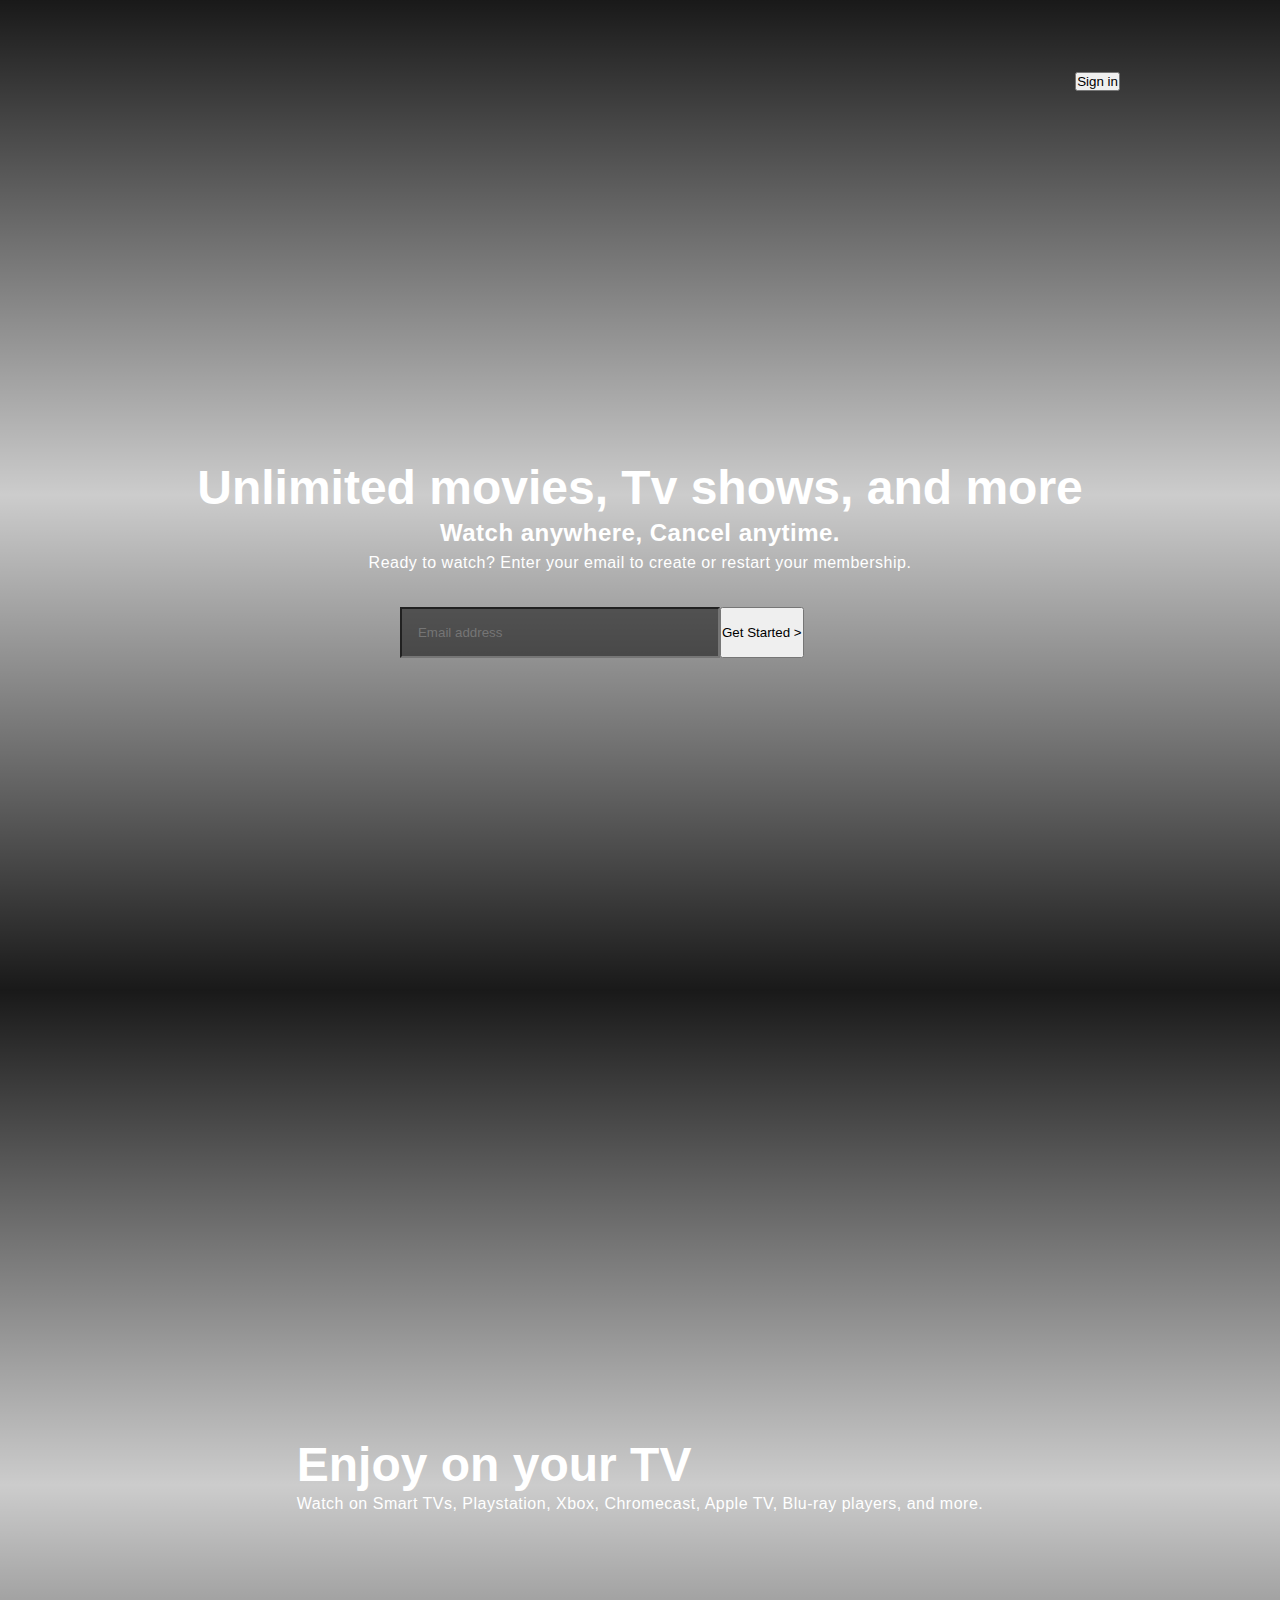
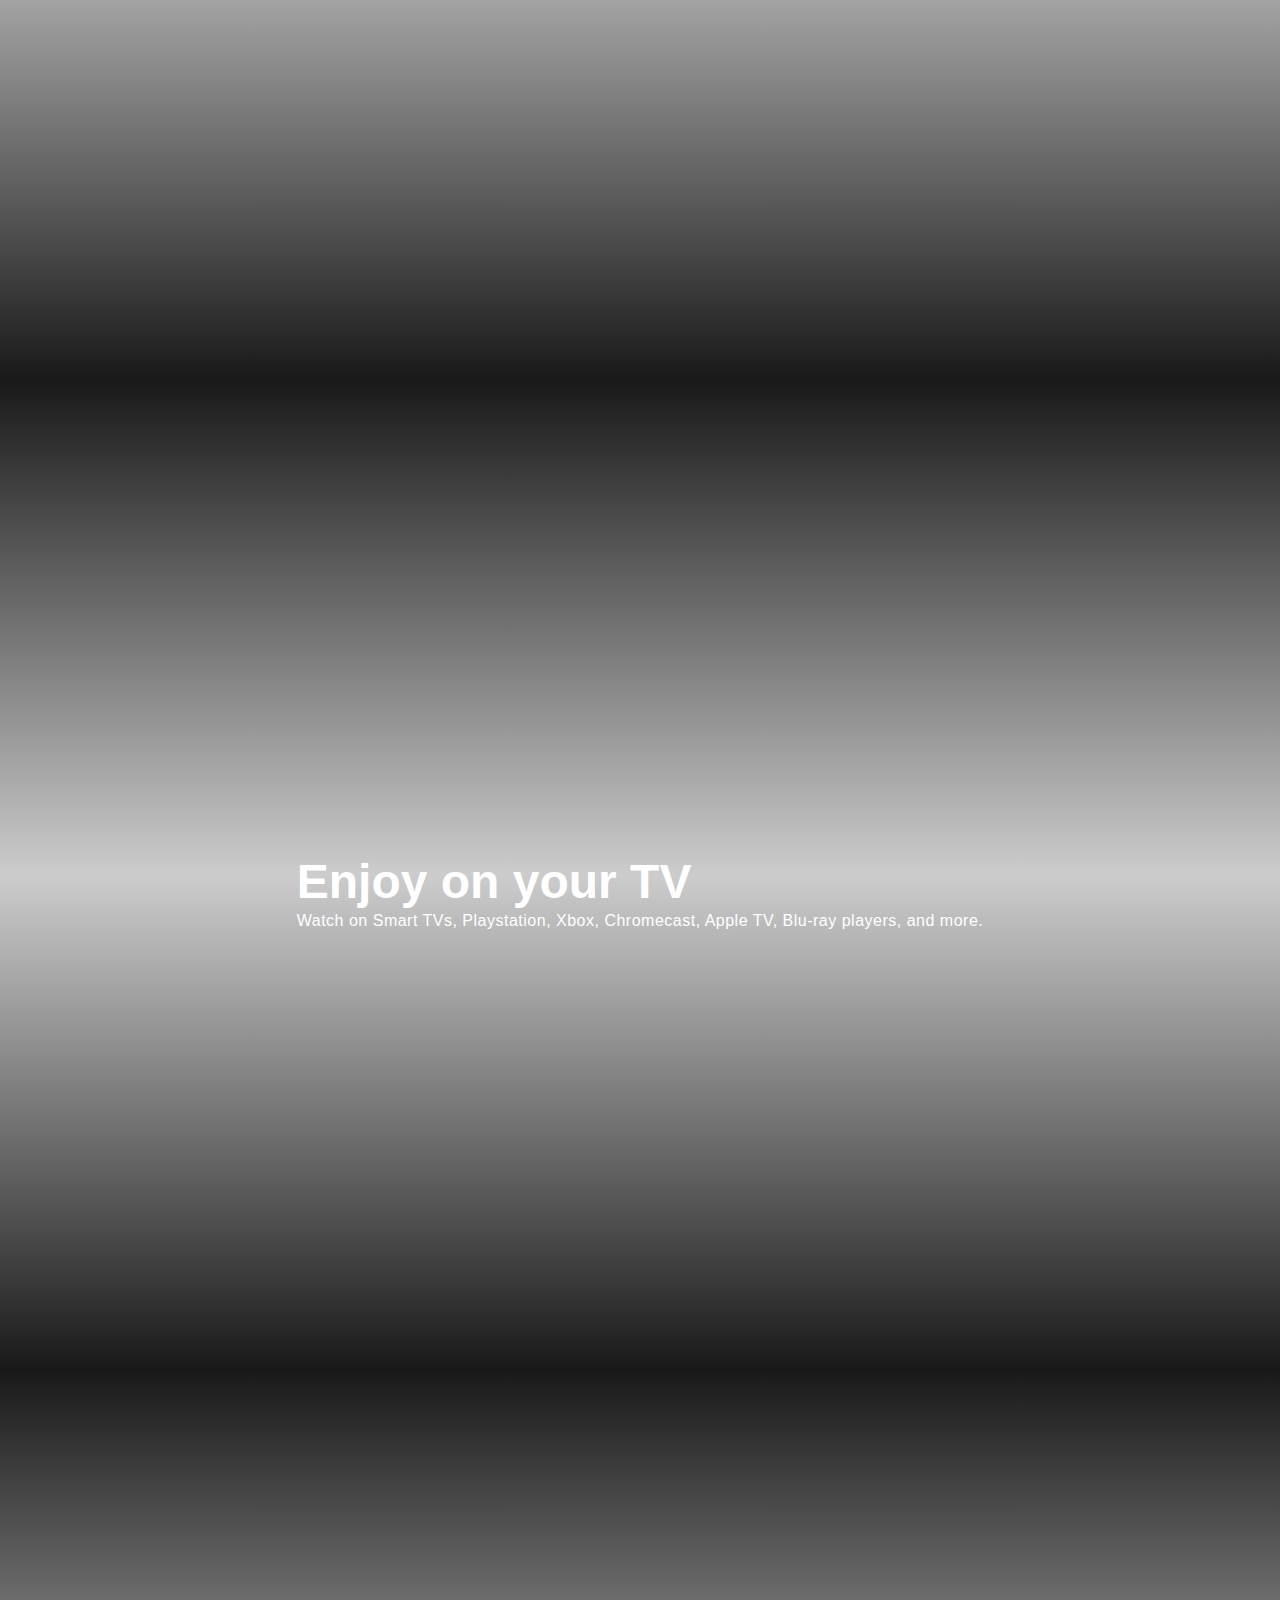
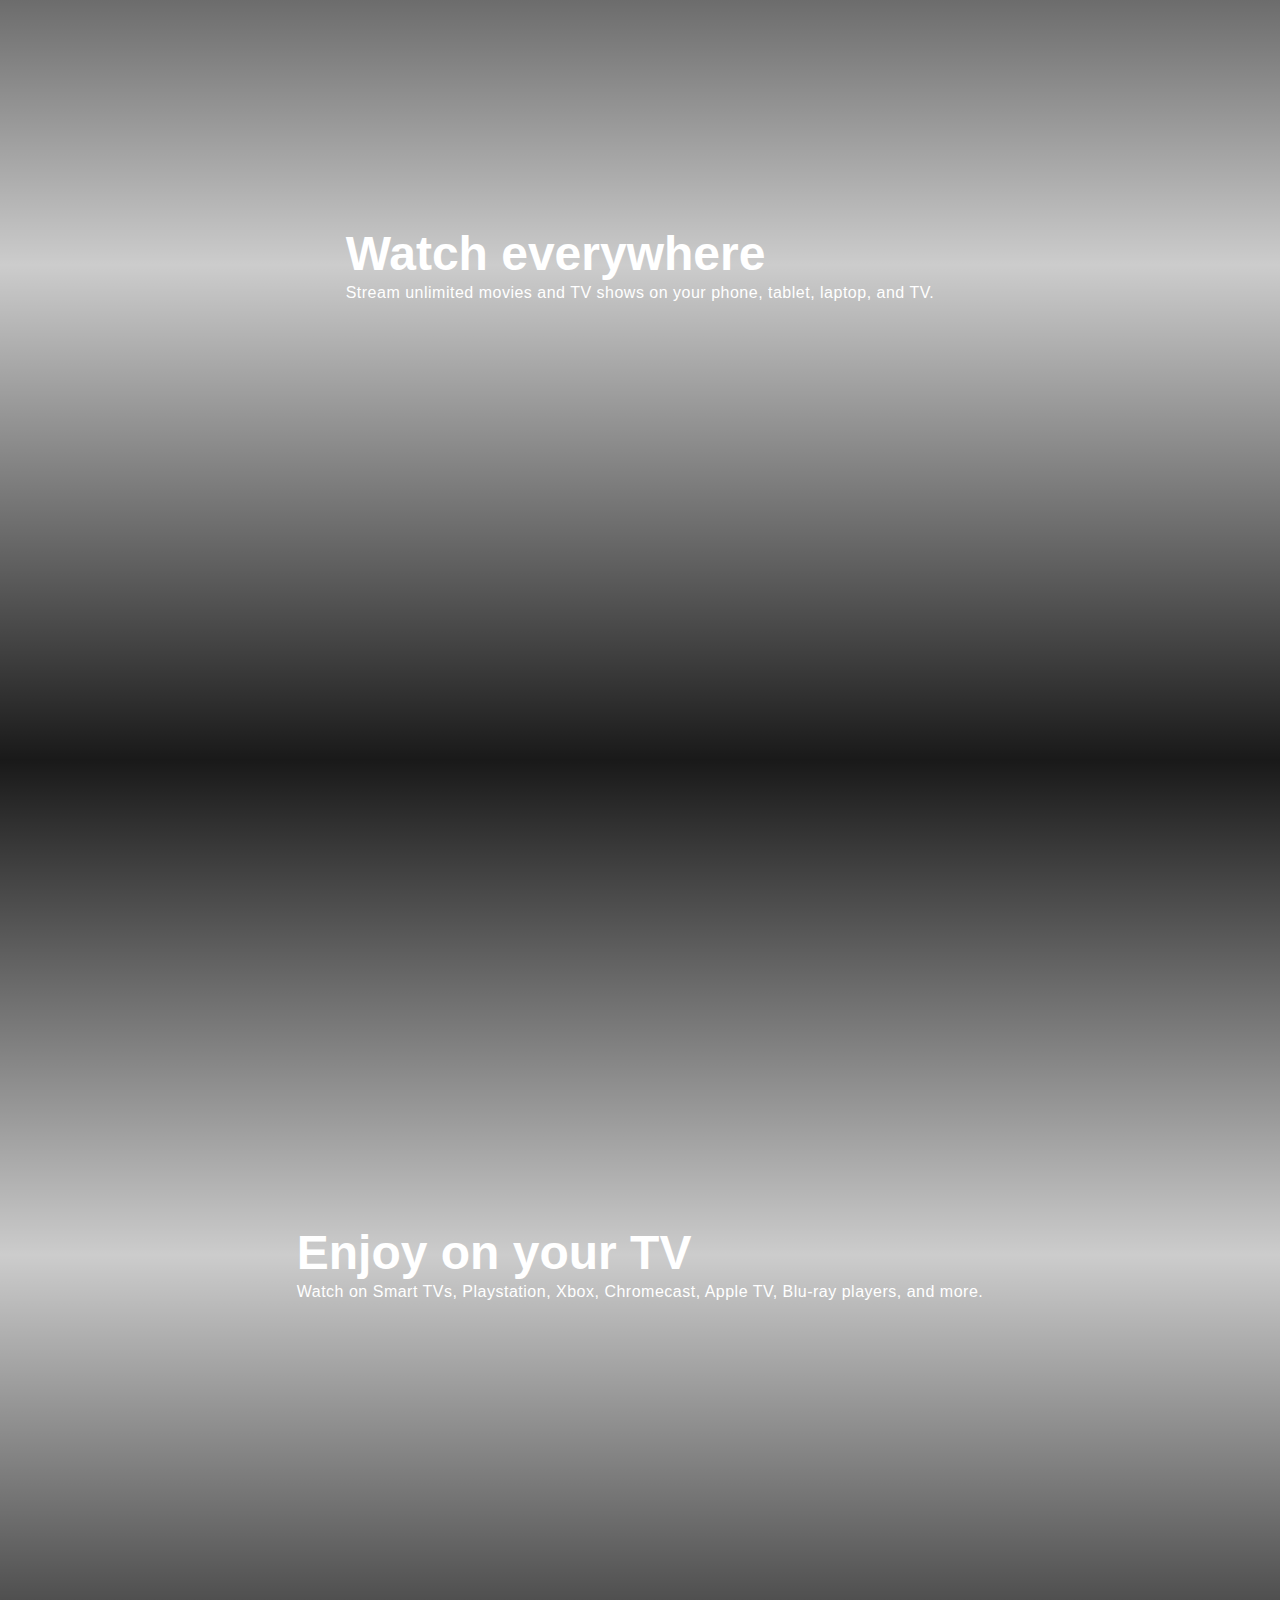
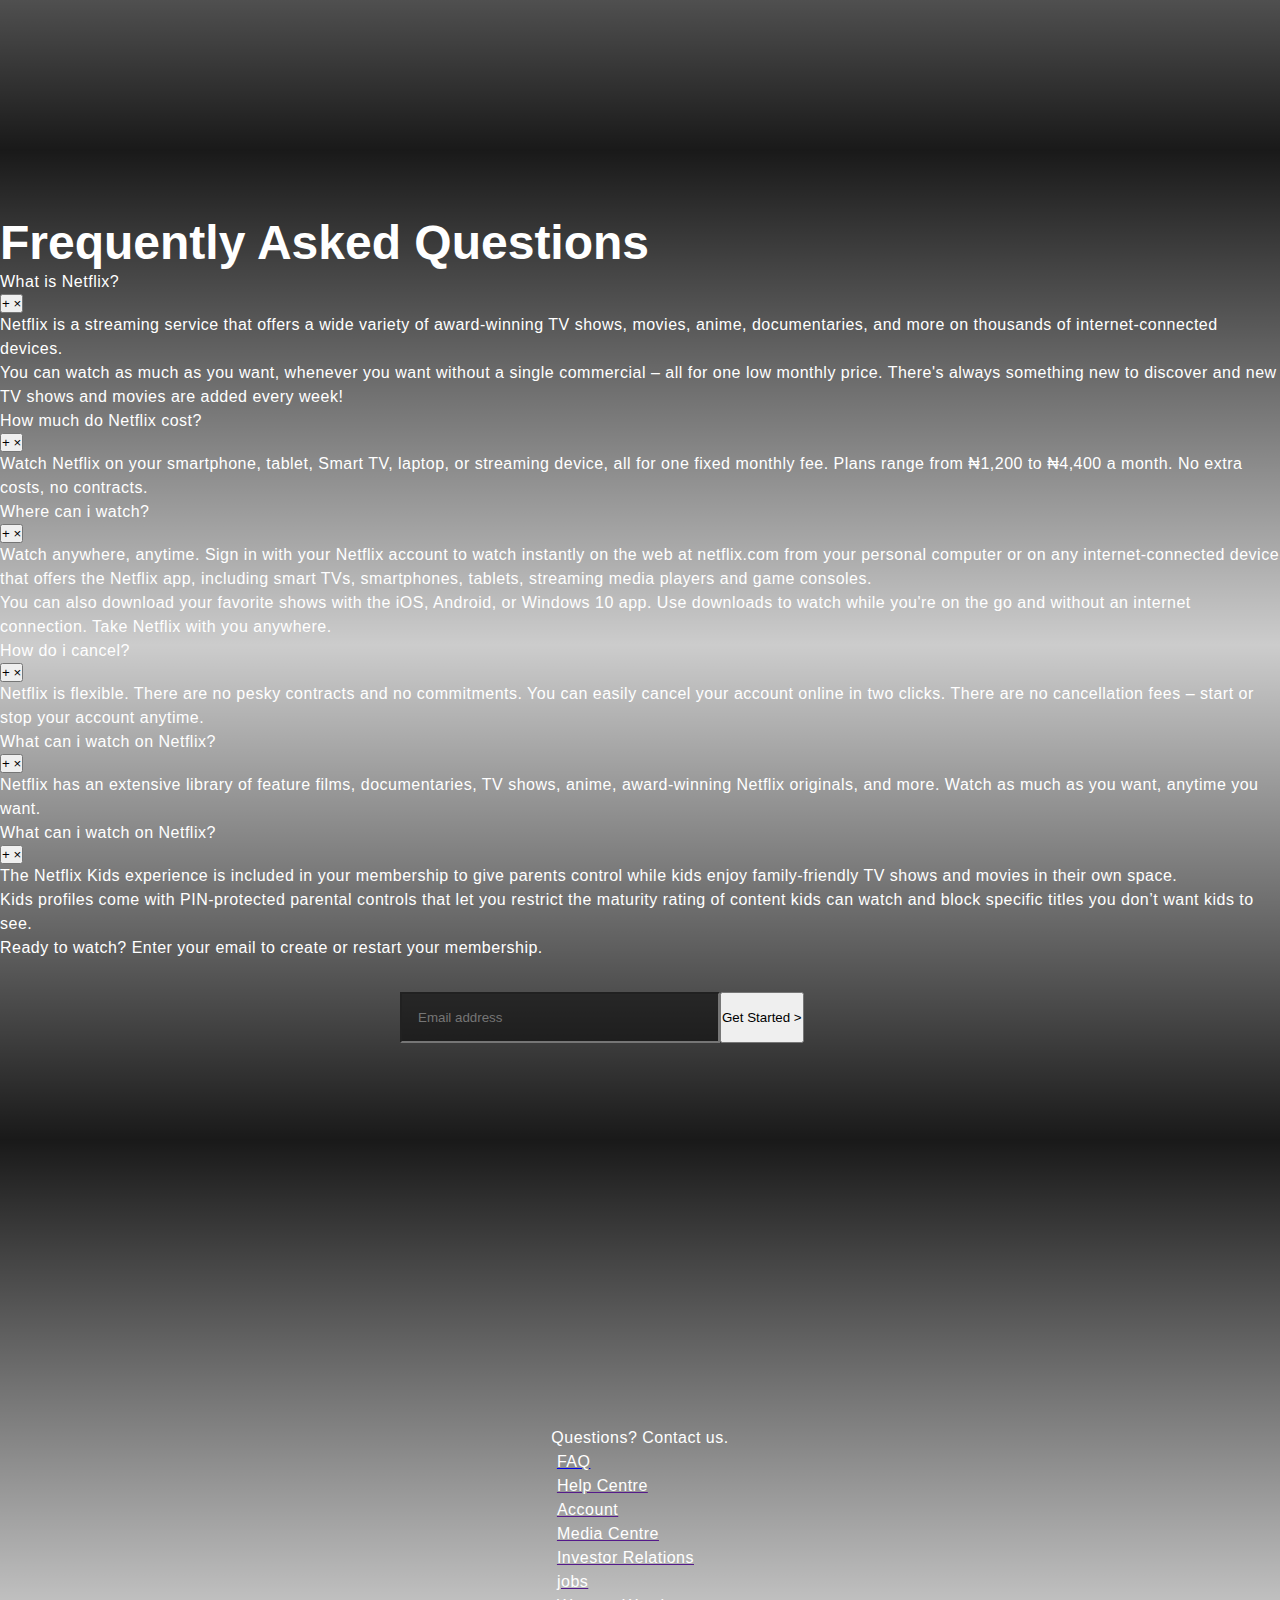
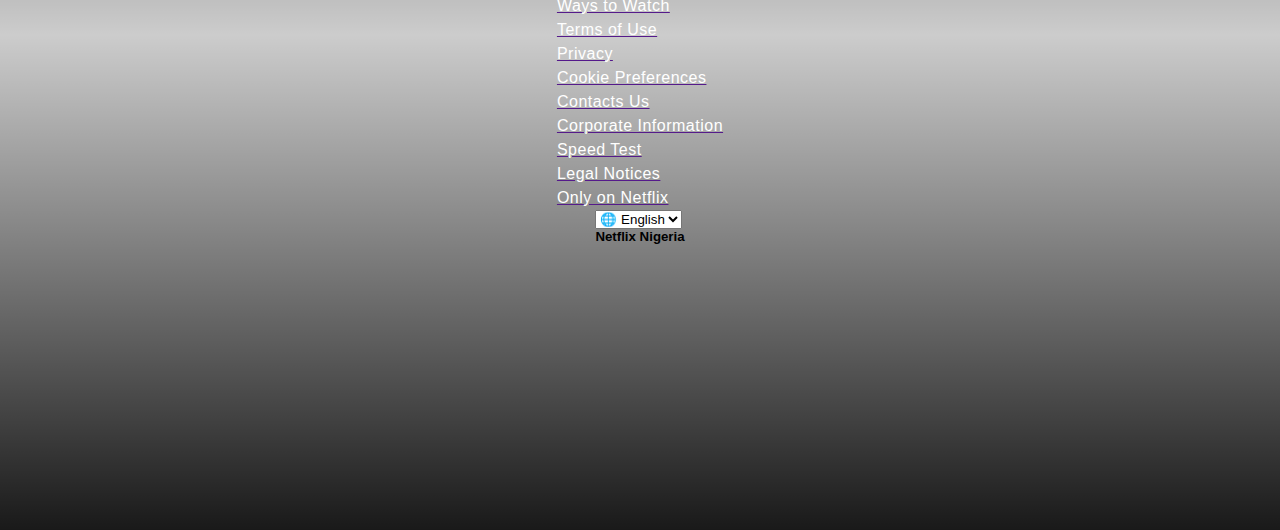
==== commit bc3b7e83: "changed the icon" ====
--- a/index.html
+++ b/index.html
@@ -3,7 +3,7 @@
 <head>
     <meta charset="UTF-8">
     <meta name="viewport" content="width=device-width, initial-scale=1.0">
-    <title>Document</title>
+    <title>Netflix</title>
     <link rel="stylesheet" href="styles.css">
 </head>
 <body>
@@ -11,7 +11,7 @@
     <section class="section-img">
         <nav class="header">
             <img id="logo"  src="https://theme.zdassets.com/theme_assets/830444/b5e197fff076818dbb2e720df677cb40cbf05677.png" alt="">
-             <div class="btn-div"> <button class="btn">sign in</button></div>
+             <div class="btn-div"> <a href="sign up.html"><button class="btn">Sign in</button></a></div>
          </nav>
 
 <article class="header-article">
@@ -19,125 +19,262 @@
     <h2>Watch anywhere, Cancel anytime.</h2>
    
 <p class="p">Ready to watch? Enter your email to create or restart your membership.</p>
+
 <form class="input-div" method="post">
-    <input type="email" name="email" placeholder="Email address"  id="email"/>
+  <div class="alert y" style="display: inline-block"></div>
+   <input type="email" name="email" placeholder="Email address"  id="email"/>
+  
+
+  <button>Get Started ></button>
+ 
+    
+</form>
+    </section>
+   <div class="line"></div>
+
+<section class="section_tv ">
+  <div class="inner_section animatel">
+    
+    <div class="text">
+          <h1 class="bold">Enjoy on your TV</h1>
+          <p>Watch on Smart TVs, Playstation, Xbox, Chromecast, Apple TV, Blu-ray players, and more.</p>
+    </div>
+    <div class="img_con">
+      <img id="img_one" src="https://cdn.dribbble.com/users/2969585/screenshots/11111860/media/e137b6281196cae198a545e759b5ad17.gif" alt=""/>
+
+    </div>
+    
+  </div>
+  
+</section>
+   <div class="line"></div>
+
+
+<section class="section_offline ">
+  <div class="inner_section2 animate">
+    
+
+    <div class="img_con2">
+<img id="img_two" src="https://assets.nflxext.com/ffe/siteui/acquisition/ourStory/fuji/desktop/mobile-0819.jpg" alt="">
+      <div class="box">
+        
+        
+           <div class="inner_section">
+<img id="inner_img" src="https://assets.nflxext.com/ffe/siteui/acquisition/ourStory/fuji/desktop/mobile-0819.jpg" alt="">
+   </div>
+   
+        
+      </div>
+    </div>
+   <div class="text2">
+          <h1 class="bold2">Enjoy on your TV</h1>
+          <p>Watch on Smart TVs, Playstation, Xbox, Chromecast, Apple TV, Blu-ray players, and more.</p>
+    </div>
+    
+  </div>
+  
+</section>
+   <div class="line"></div>
+   
+   <section class="section_watch ">
+  <div class="inner_section3 animate">
+    <article class="text3">
+           <h1 class="bold3"> Watch everywhere</h1>
+           <p>Stream unlimited movies and TV shows on your phone, tablet, laptop, and TV.</p> 
+      </article>
+      <div class="img_con3"></div>
+  </div>
+  
+</section>
+   <div class="line"></div>
+   
+   
+   
+   <section class="section_kids">
+  <div class="inner_section4 animate ">
+    
+
+    <div class="img_con4">
+<img id="img_four" src="https://occ-0-3740-299.1.nflxso.net/dnm/api/v6/19OhWN2dO19C9txTON9tvTFtefw/AAAABejKYujIIDQciqmGJJ8BtXkYKKTi5jiqexltvN1YmvXYIfX8B9CYwooUSIzOKneblRFthZAFsYLMgKMyNfeHwk16DmEkpIIcb6A3.png?r=f55" alt="">
+    </div>
+   <div class="text4">
+          <h1 class="bold4">Enjoy on your TV</h1>
+          <p>Watch on Smart TVs, Playstation, Xbox, Chromecast, Apple TV, Blu-ray players, and more.</p>
+    </div>
+    
+  </div>
+  
+</section>
+   <div class="line"></div>
+   
+   <section class="questions_section ">
+     
+     <div class="questions_one  ">
+       <h1 class="head1 animatel">Frequently Asked Questions</h1>
+       
+         <div class="question-list ">
+     <div class="questions_con animatel">
+   <div> <p>What is Netflix?</p></div>
+     <div class="btns">
+        <button type="button" class="btn">
+          <span class="plus">+</span>
+          <span class="minus">×</span>
+        </button>
+     </div>
+     </div>
+     
+     <div class="answers hidden "><p>Netflix is a streaming service that offers a wide variety of award-winning TV shows, movies, anime, documentaries, and more on thousands of internet-connected devices.</p>
+
+    <p>You can watch as much as you want, whenever you want without a single commercial – all for one low monthly price. There's always something new to discover and new TV shows and movies are added every week!</p></div>
+   </div>
+   
+   
+   
+   
+            <div class="question-list">
+     <div class="questions_con animatel">
+   <div> <p>How much do Netflix cost?</p></div>
+     <div class="btns">
+       <button type="button" class="btn">
+          <span class="plus">+</span>
+          <span class="minus">×</span>
+        </button>
+     </div>
+     </div>
+     
+     <div class="answers hidden"><p>Watch Netflix on your smartphone, tablet, Smart TV, laptop, or streaming device, all for one fixed monthly fee. Plans range from ₦1,200 to ₦4,400 a month. No extra costs, no contracts.</p>
+</div>
+   </div>
+   
+   
+   
+            <div class="question-list">
+     <div class="questions_con animatel">
+   <div> <p>Where can i watch?</p></div>
+     <div class="btns">
+       <button type="button" class="btn">
+          <span class="plus">+</span>
+          <span class="minus">×</span>
+        </button>
+     </div>
+     </div>
+     
+     <div class="answers"><p>Watch anywhere, anytime. Sign in with your Netflix account to watch instantly on the web at netflix.com from your personal computer or on any internet-connected device that offers the Netflix app, including smart TVs, smartphones, tablets, streaming media players and game consoles.</p>
+
+           <p>You can also download your favorite shows with the iOS, Android, or Windows 10 app. Use downloads to watch while you're on the go and without an internet connection. Take Netflix with you anywhere.</p></div>
+   </div>
+   
+   
+
+   
+   
+   
+               <div class="question-list">
+     <div class="questions_con animatel">
+   <div> <p>How do i cancel?</p></div>
+     <div class="btns">
+       <button type="button " class="btn">
+          <span class="plus ">+</span>
+          <span class="minus ">×</span>
+        </button>
+     </div>
+     </div>
+     
+     <div class="answers"><p>Netflix is flexible. There are no pesky contracts and no commitments. You can easily cancel your account online in two clicks. There are no cancellation fees – start or stop your account anytime.</p>
+</div>
+   </div>
+   
+   
+   
+   
+   
+                  <div class="question-list">
+     <div class="questions_con animatel">
+   <div> <p>What can i watch on Netflix?</p></div>
+     <div class="btns">
+       <button type="button " class="btn">
+         <span class="plus">+</span>
+       <span class="minus">×</span>
+       </button>
+     </div>
+     </div>
+     
+     <div class="answers "><p>Netflix has an extensive library of feature films, documentaries, TV shows, anime, award-winning Netflix originals, and more. Watch as much as  you want, anytime you want.</p>
+</div>
+   </div>
+   
+   
+   
+    <div class="question-list">
+     <div class="questions_con animatel">
+   <div> <p>What can i watch on Netflix?</p></div>
+     <div class="btns">
+       <button type="button " class="btn">
+         <span class="plus">+</span>
+       <span class="minus">×</span>
+       </button>
+     </div>
+     </div>
+     
+     <div class="answers"><p>The Netflix Kids experience is included in your membership to give parents control while kids enjoy family-friendly TV shows and movies in their own space.</p>
+      <p>Kids profiles come with PIN-protected parental controls that let you restrict the maturity rating of content kids can watch and block specific titles you don’t want kids to see.</p>
+</div>
+   </div>
+   
+   
+   
+   <p class="p p2 animatel">Ready to watch? Enter your email to create or restart your membership.</p>
+<div class="pad">
+<form class="input-div " method="post">
+     
+   <input type="email" name="email" placeholder="Email address"  id="email"/>
+   <div class="alert y"></div>
+
     <button>Get Started ></button>
+    
 </form>
-
-    </section>
-   <div class="line"></div>
-   <section class="section-test">
-                                                                                                                                                                                                                                                                                                                                                                                                                                                                                                                            
-
-
-   <div class="first">
-    <section>
-        <div>
-<article class="text">
-    <h1 class="bold">Enjoy on your TV</h1>
-<p>Watch on Smart TVs, Playstation, Xbox, Chromecast, Apple TV, Blu-ray players, and more.</p>
-</article>
-<div class="img"><img id="lgo"  src="https://cdn.dribbble.com/users/2969585/screenshots/11111860/media/e137b6281196cae198a545e759b5ad17.gif" alt=""></div>
-</div>
- </section>
-   </div>
-
-   <div class="line"></div>
-
-
-
-
-
-   <div class="second">
-    <section>
-        <div>
-        <div class="img"><img  id="lgo2" src="https://assets.nflxext.com/ffe/siteui/acquisition/ourStory/fuji/desktop/mobile-0819.jpg" alt=""></div>
-    <article class="text">
-        <h1  class="bold">Download your shows to watch offline</h1>
-<p>Save your favorites easily and always have something to watch.</p>
-    </article>
-</div>
-  
-</section>
+   
+     </div>
        </div>
-       <div class="line"></div>
-    
-       <div class="third">
-<section>
-    <div>
-        <article class="text">
-           <h1 class="bold" > Watch everywhere</h1>
-           <p>Stream unlimited movies and TV shows on your phone, tablet, laptop, and TV.</p> 
-        </article>
-        
-    </div>
-    </section>
-           </div>
-           <div class="line"></div>
-
-
-           <div class="fourth">
-   <section>
-           <div>
-            <div class="img"><img id="lgo3" src="https://occ-0-3740-299.1.nflxso.net/dnm/api/v6/19OhWN2dO19C9txTON9tvTFtefw/AAAABejKYujIIDQciqmGJJ8BtXkYKKTi5jiqexltvN1YmvXYIfX8B9CYwooUSIzOKneblRFthZAFsYLMgKMyNfeHwk16DmEkpIIcb6A3.png?r=f55" alt=""></div>
-               
-            <article class="forth">
-                <h1 class="bold">Create profiles for kids</h1>
-                <p>Send kids on adventures with their favorite characters in a space made just for them—free with your membership.</p>
-            </article>
-             </div>
-      </section>
-      </div>
-               <div class="line"></div>
-       
-               
-
-<!--******************************************** SECTION OF MY WEB  SITE****************************************** -->
-<section class="question-container">
-<article class="question-div">
-  <div class="question-list">
-     <div><p>What is Netflix?</p></div>
-     <div><p>Netflix is a streaming service that offers a wide variety of award-winning TV shows, movies, anime, documentaries, and more on thousands of internet-connected devices.</p>
-
-    <p>You can watch as much as you want, whenever you want without a single commercial – all for one low monthly price. There's always something new to discover and new TV shows and movies are added every week!</p></div>
-   </div>
-
-   <div  class="question-list">
-     <div><p>How much do Netflix cost?</p></div>
-     <div> <p>Watch Netflix on your smartphone, tablet, Smart TV, laptop, or streaming device, all for one fixed monthly fee. Plans range from ₦1,200 to ₦4,400 a month. No extra costs, no contracts.</p></div>
-   </div>
-
-    <div  class="question-list">
-        <div<p>Where can i watch?</p></div>
-        <div><p>Watch anywhere, anytime. Sign in with your Netflix account to watch instantly on the web at netflix.com from your personal computer or on any internet-connected device that offers the Netflix app, including smart TVs, smartphones, tablets, streaming media players and game consoles.</p>
-        <p>You can also download your favorite shows with the iOS, Android, or Windows 10 app. Use downloads to watch while you're on the go and without an internet connection. Take Netflix with you anywhere.</p>
-        </div>
-    </div>
-
-    <div  class="question-list">
-        <div><p>How do i cancel?</p></div>
-        <div><p>Netflix is flexible. There are no pesky contracts and no commitments. You can easily cancel your account online in two clicks. There are no cancellation fees – start or stop your account anytime.</p></div>
-    </div>
-
-    <div  class="question-list" >
-        <div><p>What can i watch on Netflix?</p></div>
-        <div><p>Netflix has an extensive library of feature films, documentaries, TV shows, anime, award-winning Netflix originals, and more. Watch as much as  you want, anytime you want.</p></div>
-        </div>
-
-     <div class="question-list">
-        <div><p>Is Netflix good for Kids?</p></div>
-        <div><p>The Netflix Kids experience is included in your membership to give parents control while kids enjoy family-friendly TV shows and movies in their own space.</p></div>
-      <p>Kids profiles come with PIN-protected parental controls that let you restrict the maturity rating of content kids can watch and block specific titles you don’t want kids to see.</p>
-    </div>
-</article>
-
-<p>Ready to watch? Enter your email to create or restart your membership.</p>
-<form class="input-div" method="post">
-    <input type="email" name="email" placeholder="Email address"  id="email" required/>
-    <button>Get Started ></button>
-</form>
-
-</section>
+   </section>
+   <div class="line"></div>
+   
+   
+<footer class="limited">
+  <section>
+     <p>Questions? Contact us.</p>
+<div class="grid">
+<div>
+  <a href="https://help.netflix.com/en/node/412"><p>FAQ</p></a>
+  <a href=""><p>Help Centre</p></a>
+  <a href=""> <p>Account</p></a>
+   <a href=""><p>Media Centre</p></a>
+  <a href=""> <p>Investor Relations</p></a></div>
+   <div>
+   <a href=""> <p>jobs</p></a>
+  <a href=""><p>Ways to Watch</p></a>
+  <a href=""><p>Terms of Use</p></a>
+  <a href=""><p>Privacy</p></a>
+  <a href=""><p>Cookie Preferences</p></a></div>
+  <div>
+  <a href=""><p>Contacts Us</p></a>
+ <a href=""> <p>Corporate Information</p></a>
+  <a href=""><p>Speed Test</p></a>
+  <a href=""><p>Legal Notices</p></a>
+  <a href=""><p>Only on Netflix</p></a>
+</div>
+</div>
+   <div class="footer_status">
+    <select>
+      <option value="English">
+        <span>🌐</span>
+        English</option>
+    </select>
+   
+   <h5>Netflix Nigeria</h5>
+   </div>
+   </section>
+   </footer>
 
     <script src="index.js"></script>
 </body>
